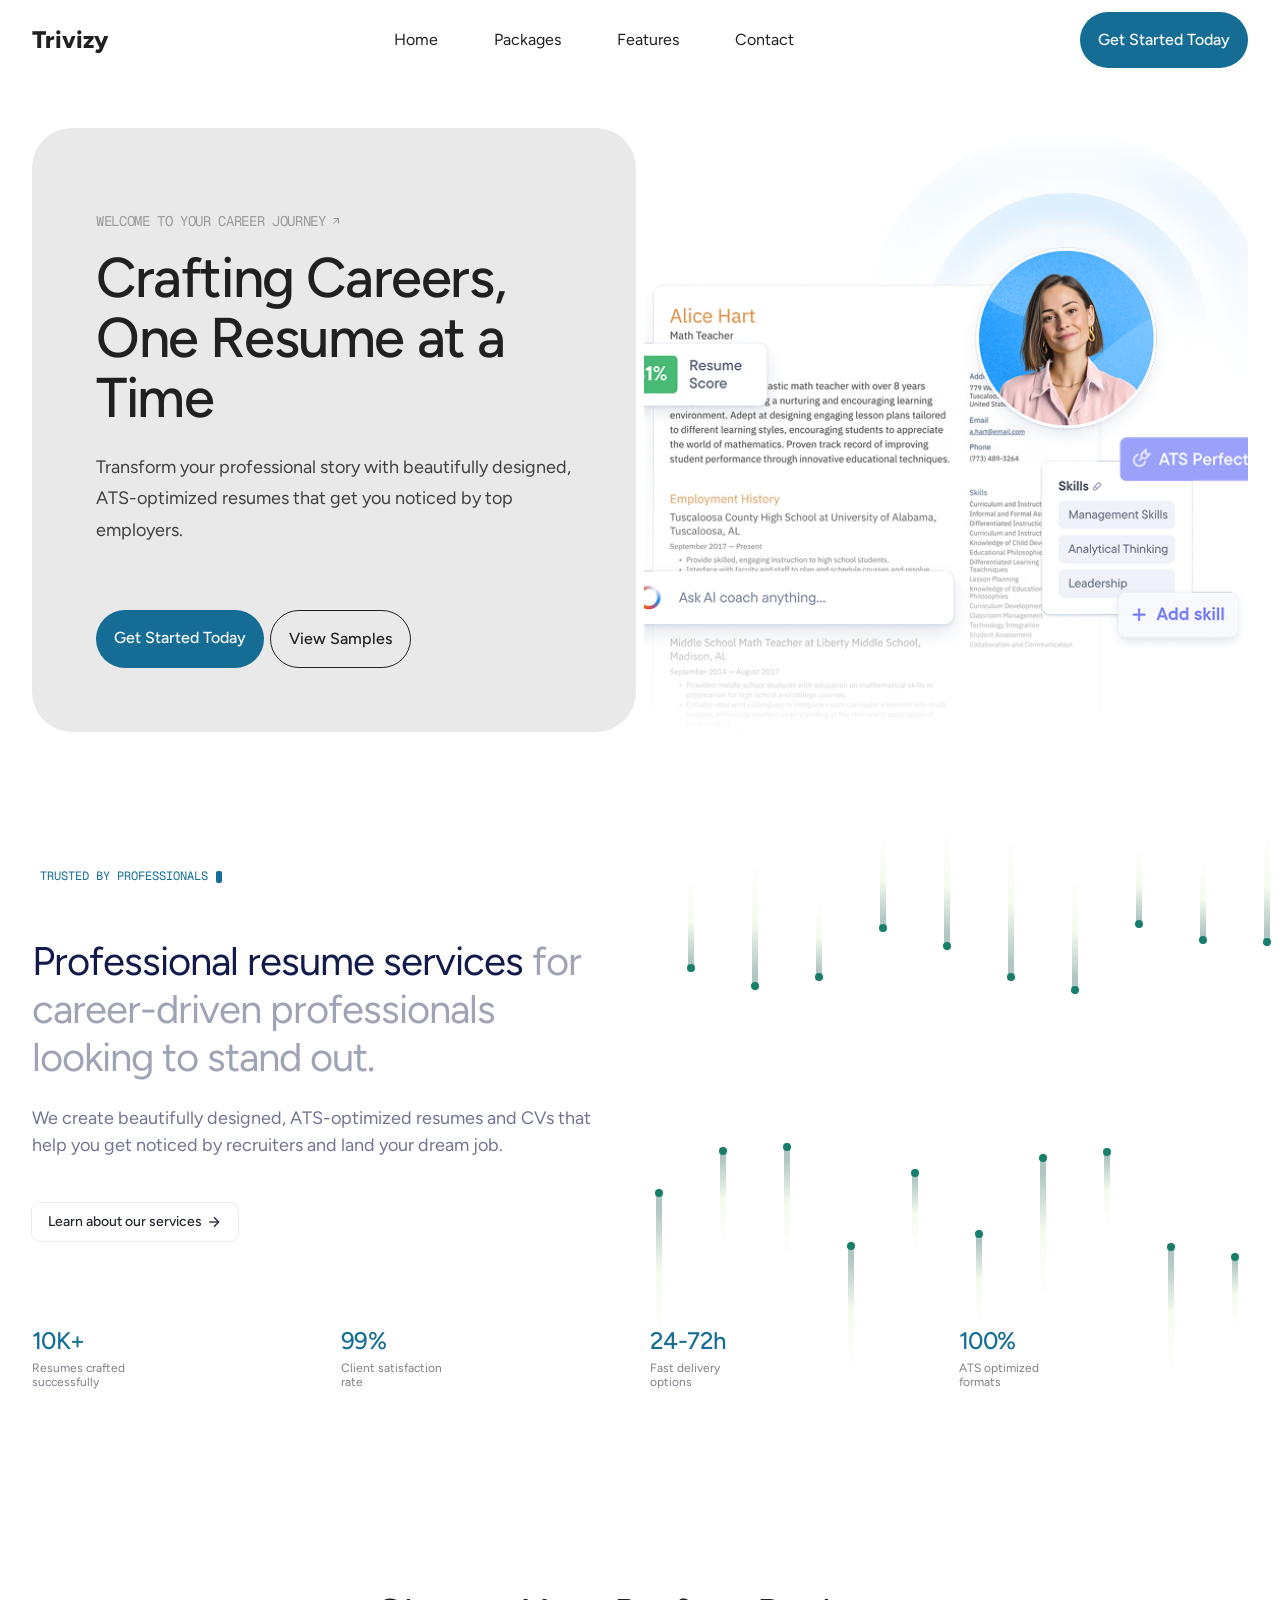
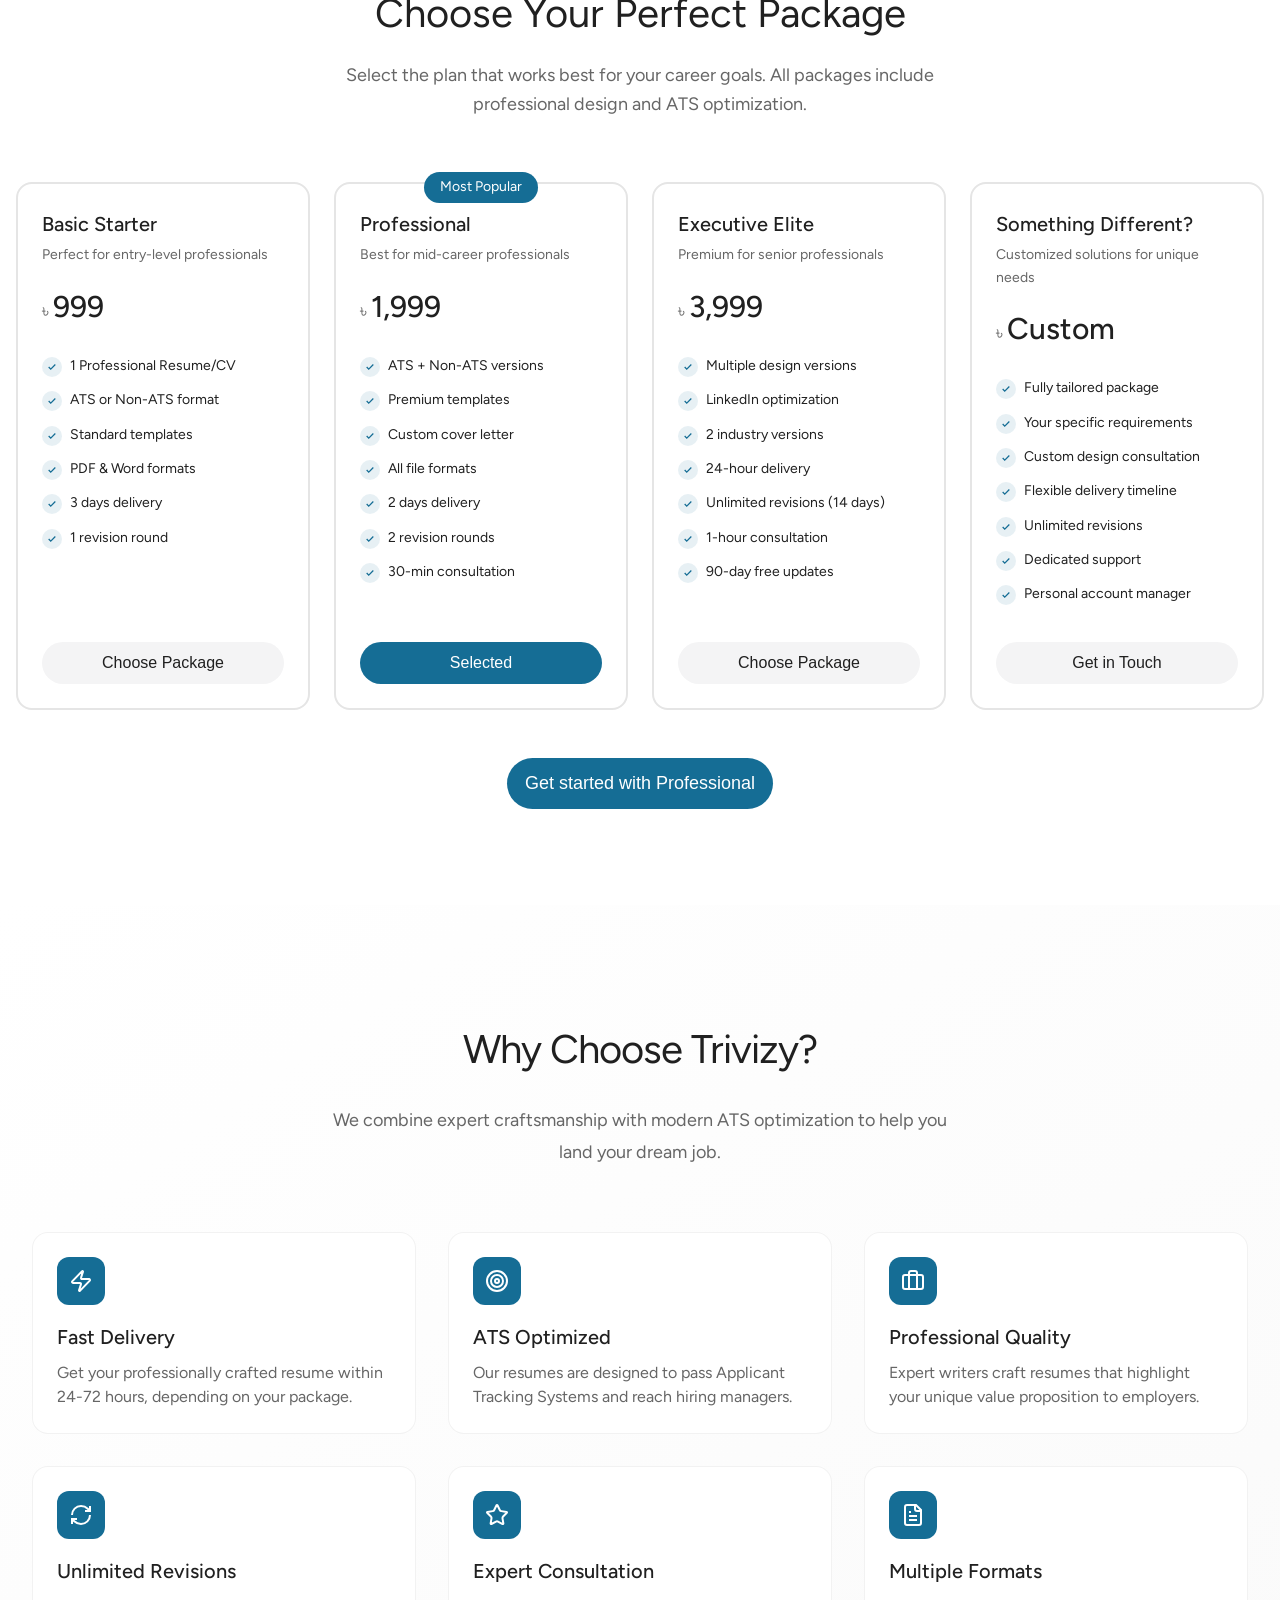
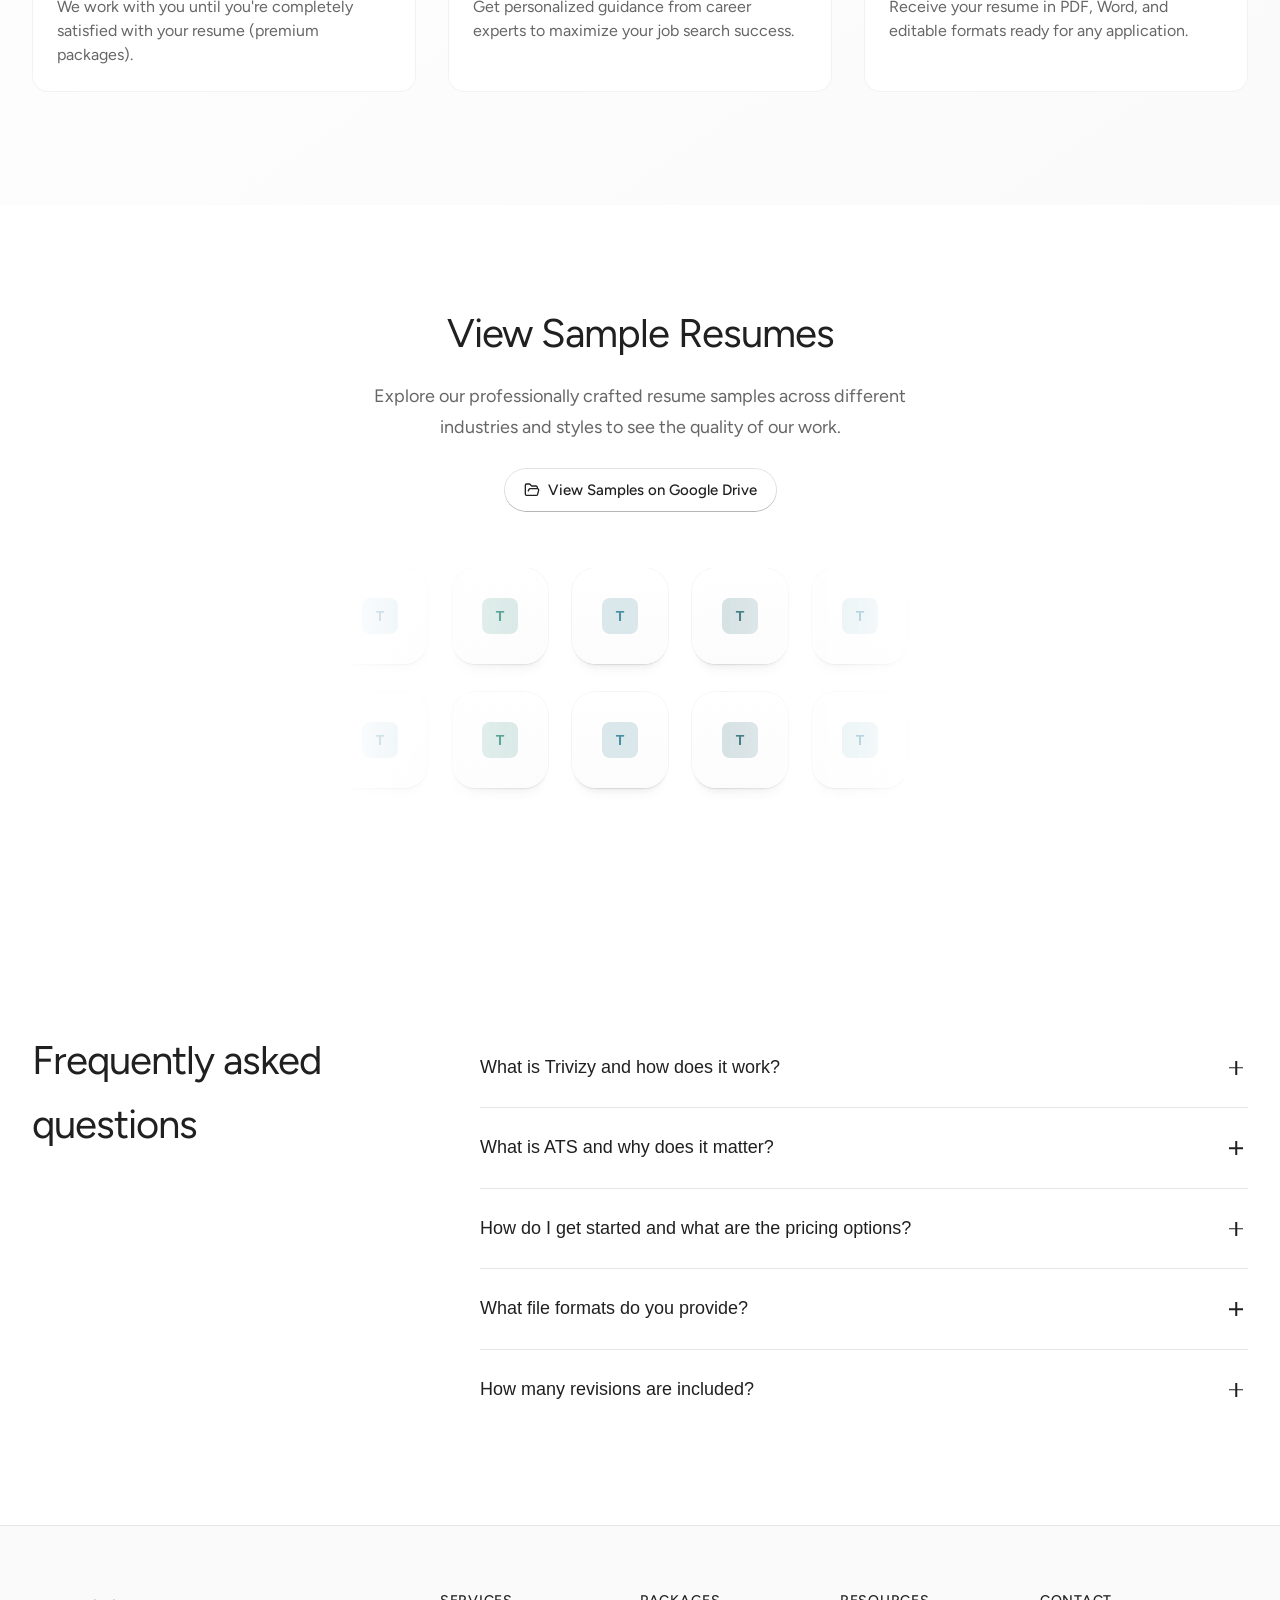
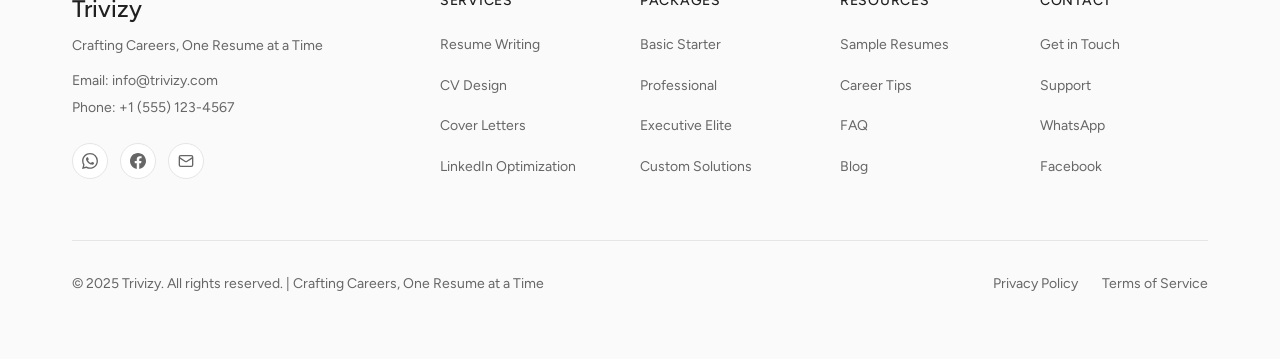
==== index.html @ dfe1bc56 "Add files via upload" ====
<!DOCTYPE html>
<html lang="en">
<head>
  <meta charset="UTF-8">
  <meta name="viewport" content="width=device-width, initial-scale=1.0">
  <title>Trivizy - Professional CV & Resume Builder</title>
  <meta name="description" content="Crafting Careers, One Resume at a Time. Transform your professional story with beautifully designed, ATS-optimized resumes.">
  <link rel="preconnect" href="https://fonts.googleapis.com">
  <link rel="preconnect" href="https://fonts.gstatic.com" crossorigin>
  <link href="https://fonts.googleapis.com/css2?family=Figtree:wght@300;400;500;600;700;800&family=Geist+Mono:wght@400;500&display=swap" rel="stylesheet">
  <link rel="stylesheet" href="styles.css">
</head>
<body>
  <!-- Navigation -->
  <nav class="navbar" id="navbar">
    <div class="nav-container">
      <a href="#home" class="nav-logo">Trivizy</a>
      
      <div class="nav-links" id="navLinks">
        <a href="#home" class="nav-link">Home</a>
        <a href="#packages" class="nav-link">Packages</a>
        <a href="#features" class="nav-link">Features</a>
        <a href="#contact" class="nav-link">Contact</a>
      </div>
      
      <a href="#packages" class="nav-cta">Get Started Today</a>
      
      <button class="mobile-menu-btn" id="mobileMenuBtn" aria-label="Toggle menu">
        <span class="hamburger"></span>
      </button>
    </div>
    
    <!-- Mobile Menu -->
    <div class="mobile-menu" id="mobileMenu">
      <a href="#home" class="mobile-link">Home</a>
      <a href="#packages" class="mobile-link">Packages</a>
      <a href="#features" class="mobile-link">Features</a>
      <a href="#contact" class="mobile-link">Contact</a>
      <a href="#packages" class="mobile-cta">Get Started Today</a>
    </div>
  </nav>

  <!-- Hero Section -->
  <section id="home" class="hero-section">
    <div class="hero-container">
      <div class="hero-grid">
        <!-- Left Card -->
        <div class="hero-content-card animate-fade-in">
          <a href="#packages" class="hero-label">
            <span>Welcome to Your Career Journey</span>
            <svg width="12" height="12" viewBox="0 0 24 24" fill="none" stroke="currentColor" stroke-width="2">
              <path d="M7 7h10v10"/><path d="M7 17 17 7"/>
            </svg>
          </a>
          <h1 class="hero-title">Crafting Careers, One Resume at a Time</h1>
          <p class="hero-description">Transform your professional story with beautifully designed, ATS-optimized resumes that get you noticed by top employers.</p>
          <div class="hero-buttons">
            <a href="#packages" class="btn btn-primary">Get Started Today</a>
            <a href="https://drive.google.com/drive/folders/1Zu9eo7deCJbyG7ysZJjOJ6TfN4ugDUFc?usp=sharing" target="_blank" class="btn btn-secondary">View Samples</a>
          </div>
        </div>
        
        <!-- Right Card - Image -->
        <div class="hero-image-card animate-fade-in delay-200">
          <img src="images/hero.png" alt="Professional Resume Example" class="hero-image">
        </div>
      </div>
    </div>
  </section>

  <!-- Stats Section -->
  <section class="stats-section">
    <div class="stats-container">
      <div class="stats-grid">
        <!-- Left Content -->
        <div class="stats-content">
          <div class="stats-label">
            <span>Trusted by professionals</span>
            <span class="cursor-blink"></span>
          </div>
          <h2 class="stats-title">
            Professional resume services 
            <span class="text-muted">for career-driven professionals looking to stand out.</span>
          </h2>
          <p class="stats-description">We create beautifully designed, ATS-optimized resumes and CVs that help you get noticed by recruiters and land your dream job.</p>
          <a href="#features" class="stats-btn">
            <span>Learn about our services</span>
            <svg width="16" height="16" viewBox="0 0 24 24" fill="none" stroke="currentColor" stroke-width="2">
              <path d="M5 12h14"/><path d="m12 5 7 7-7 7"/>
            </svg>
          </a>
        </div>
        
        <!-- Right - Animated Bars -->
        <div class="stats-visual">
          <div class="animated-bars" id="animatedBars"></div>
        </div>
        
        <!-- Stats Numbers -->
        <div class="stats-numbers">
          <div class="stat-item animate-slide-up">
            <span class="stat-value">10K+</span>
            <p class="stat-label">Resumes crafted<br>successfully</p>
          </div>
          <div class="stat-item animate-slide-up delay-100">
            <span class="stat-value">99%</span>
            <p class="stat-label">Client satisfaction<br>rate</p>
          </div>
          <div class="stat-item animate-slide-up delay-200">
            <span class="stat-value">24-72h</span>
            <p class="stat-label">Fast delivery<br>options</p>
          </div>
          <div class="stat-item animate-slide-up delay-300">
            <span class="stat-value">100%</span>
            <p class="stat-label">ATS optimized<br>formats</p>
          </div>
        </div>
      </div>
    </div>
  </section>

  <!-- Pricing Section -->
  <section id="packages" class="pricing-section">
    <div class="pricing-container">
      <div class="pricing-header">
        <h2 class="pricing-title">Choose Your Perfect Package</h2>
        <p class="pricing-subtitle">Select the plan that works best for your career goals. All packages include professional design and ATS optimization.</p>
      </div>
      
      <div class="pricing-grid">
        <!-- Basic Plan -->
        <div class="pricing-card" data-plan="basic">
          <div class="plan-header">
            <h3 class="plan-name">Basic Starter</h3>
            <p class="plan-subtitle">Perfect for entry-level professionals</p>
          </div>
          <div class="plan-price">
            <span class="currency">৳</span>
            <span class="amount">999</span>
          </div>
          <ul class="plan-features">
            <li><span class="check-icon"></span>1 Professional Resume/CV</li>
            <li><span class="check-icon"></span>ATS or Non-ATS format</li>
            <li><span class="check-icon"></span>Standard templates</li>
            <li><span class="check-icon"></span>PDF & Word formats</li>
            <li><span class="check-icon"></span>3 days delivery</li>
            <li><span class="check-icon"></span>1 revision round</li>
          </ul>
          <button class="plan-btn">Choose Package</button>
        </div>
        
        <!-- Professional Plan -->
        <div class="pricing-card popular" data-plan="professional">
          <span class="popular-badge">Most Popular</span>
          <div class="plan-header">
            <h3 class="plan-name">Professional</h3>
            <p class="plan-subtitle">Best for mid-career professionals</p>
          </div>
          <div class="plan-price">
            <span class="currency">৳</span>
            <span class="amount">1,999</span>
          </div>
          <ul class="plan-features">
            <li><span class="check-icon"></span>ATS + Non-ATS versions</li>
            <li><span class="check-icon"></span>Premium templates</li>
            <li><span class="check-icon"></span>Custom cover letter</li>
            <li><span class="check-icon"></span>All file formats</li>
            <li><span class="check-icon"></span>2 days delivery</li>
            <li><span class="check-icon"></span>2 revision rounds</li>
            <li><span class="check-icon"></span>30-min consultation</li>
          </ul>
          <button class="plan-btn selected">Selected</button>
        </div>
        
        <!-- Executive Plan -->
        <div class="pricing-card" data-plan="executive">
          <div class="plan-header">
            <h3 class="plan-name">Executive Elite</h3>
            <p class="plan-subtitle">Premium for senior professionals</p>
          </div>
          <div class="plan-price">
            <span class="currency">৳</span>
            <span class="amount">3,999</span>
          </div>
          <ul class="plan-features">
            <li><span class="check-icon"></span>Multiple design versions</li>
            <li><span class="check-icon"></span>LinkedIn optimization</li>
            <li><span class="check-icon"></span>2 industry versions</li>
            <li><span class="check-icon"></span>24-hour delivery</li>
            <li><span class="check-icon"></span>Unlimited revisions (14 days)</li>
            <li><span class="check-icon"></span>1-hour consultation</li>
            <li><span class="check-icon"></span>90-day free updates</li>
          </ul>
          <button class="plan-btn">Choose Package</button>
        </div>
        
        <!-- Custom Plan -->
        <div class="pricing-card" data-plan="custom">
          <div class="plan-header">
            <h3 class="plan-name">Something Different?</h3>
            <p class="plan-subtitle">Customized solutions for unique needs</p>
          </div>
          <div class="plan-price">
            <span class="currency">৳</span>
            <span class="amount">Custom</span>
          </div>
          <ul class="plan-features">
            <li><span class="check-icon"></span>Fully tailored package</li>
            <li><span class="check-icon"></span>Your specific requirements</li>
            <li><span class="check-icon"></span>Custom design consultation</li>
            <li><span class="check-icon"></span>Flexible delivery timeline</li>
            <li><span class="check-icon"></span>Unlimited revisions</li>
            <li><span class="check-icon"></span>Dedicated support</li>
            <li><span class="check-icon"></span>Personal account manager</li>
          </ul>
          <button class="plan-btn">Get in Touch</button>
        </div>
      </div>
      
      <div class="pricing-cta">
        <button class="cta-btn" id="ctaBtn">Get started with Professional</button>
      </div>
    </div>
  </section>

  <!-- Features Section -->
  <section id="features" class="features-section">
    <div class="features-container">
      <div class="features-header">
        <h2 class="features-title">Why Choose Trivizy?</h2>
        <p class="features-subtitle">We combine expert craftsmanship with modern ATS optimization to help you land your dream job.</p>
      </div>
      
      <div class="features-grid">
        <div class="feature-card animate-slide-up">
          <div class="feature-icon">
            <svg viewBox="0 0 24 24" fill="none" stroke="currentColor" stroke-width="2">
              <path d="M4 14a1 1 0 0 1-.78-1.63l9.9-10.2a.5.5 0 0 1 .86.46l-1.92 6.02A1 1 0 0 0 13 10h7a1 1 0 0 1 .78 1.63l-9.9 10.2a.5.5 0 0 1-.86-.46l1.92-6.02A1 1 0 0 0 11 14z"/>
            </svg>
          </div>
          <h3 class="feature-title">Fast Delivery</h3>
          <p class="feature-description">Get your professionally crafted resume within 24-72 hours, depending on your package.</p>
        </div>
        
        <div class="feature-card animate-slide-up delay-100">
          <div class="feature-icon">
            <svg viewBox="0 0 24 24" fill="none" stroke="currentColor" stroke-width="2">
              <circle cx="12" cy="12" r="10"/><circle cx="12" cy="12" r="6"/><circle cx="12" cy="12" r="2"/>
            </svg>
          </div>
          <h3 class="feature-title">ATS Optimized</h3>
          <p class="feature-description">Our resumes are designed to pass Applicant Tracking Systems and reach hiring managers.</p>
        </div>
        
        <div class="feature-card animate-slide-up delay-200">
          <div class="feature-icon">
            <svg viewBox="0 0 24 24" fill="none" stroke="currentColor" stroke-width="2">
              <path d="M16 20V4a2 2 0 0 0-2-2h-4a2 2 0 0 0-2 2v16"/>
              <rect width="20" height="14" x="2" y="6" rx="2"/>
            </svg>
          </div>
          <h3 class="feature-title">Professional Quality</h3>
          <p class="feature-description">Expert writers craft resumes that highlight your unique value proposition to employers.</p>
        </div>
        
        <div class="feature-card animate-slide-up delay-300">
          <div class="feature-icon">
            <svg viewBox="0 0 24 24" fill="none" stroke="currentColor" stroke-width="2">
              <path d="M3 12a9 9 0 0 1 9-9 9.75 9.75 0 0 1 6.74 2.74L21 8"/>
              <path d="M21 3v5h-5"/>
              <path d="M21 12a9 9 0 0 1-9 9 9.75 9.75 0 0 1-6.74-2.74L3 16"/>
              <path d="M8 16H3v5"/>
            </svg>
          </div>
          <h3 class="feature-title">Unlimited Revisions</h3>
          <p class="feature-description">We work with you until you're completely satisfied with your resume (premium packages).</p>
        </div>
        
        <div class="feature-card animate-slide-up delay-400">
          <div class="feature-icon">
            <svg viewBox="0 0 24 24" fill="none" stroke="currentColor" stroke-width="2">
              <path d="M11.525 2.295a.53.53 0 0 1 .95 0l2.31 4.679a2.123 2.123 0 0 0 1.595 1.16l5.166.756a.53.53 0 0 1 .294.904l-3.736 3.648a2.123 2.123 0 0 0-.611 1.878l.882 5.14a.53.53 0 0 1-.771.56l-4.618-2.428a2.122 2.122 0 0 0-1.973 0L6.396 21.01a.53.53 0 0 1-.77-.56l.881-5.139a2.122 2.122 0 0 0-.611-1.879L2.16 9.795a.53.53 0 0 1 .294-.906l5.165-.755a2.122 2.122 0 0 0 1.597-1.16z"/>
            </svg>
          </div>
          <h3 class="feature-title">Expert Consultation</h3>
          <p class="feature-description">Get personalized guidance from career experts to maximize your job search success.</p>
        </div>
        
        <div class="feature-card animate-slide-up delay-500">
          <div class="feature-icon">
            <svg viewBox="0 0 24 24" fill="none" stroke="currentColor" stroke-width="2">
              <path d="M15 2H6a2 2 0 0 0-2 2v16a2 2 0 0 0 2 2h12a2 2 0 0 0 2-2V7Z"/>
              <path d="M14 2v4a2 2 0 0 0 2 2h4"/>
              <path d="M10 9H8"/><path d="M16 13H8"/><path d="M16 17H8"/>
            </svg>
          </div>
          <h3 class="feature-title">Multiple Formats</h3>
          <p class="feature-description">Receive your resume in PDF, Word, and editable formats ready for any application.</p>
        </div>
      </div>
    </div>
  </section>

  <!-- Samples Carousel Section -->
  <section id="samples" class="samples-section">
    <div class="samples-container">
      <div class="samples-header">
        <h2 class="samples-title">View Sample Resumes</h2>
        <p class="samples-subtitle">Explore our professionally crafted resume samples across different industries and styles to see the quality of our work.</p>
        <a href="https://drive.google.com/drive/folders/1Zu9eo7deCJbyG7ysZJjOJ6TfN4ugDUFc?usp=sharing" target="_blank" class="samples-btn">
          <svg viewBox="0 0 24 24" fill="none" stroke="currentColor" stroke-width="2" width="16" height="16">
            <path d="m6 14 1.5-2.9A2 2 0 0 1 9.24 10H20a2 2 0 0 1 1.94 2.5l-1.54 6a2 2 0 0 1-1.95 1.5H4a2 2 0 0 1-2-2V5a2 2 0 0 1 2-2h3.9a2 2 0 0 1 1.69.9l.81 1.2a2 2 0 0 0 1.67.9H18a2 2 0 0 1 2 2v2"/>
          </svg>
          View Samples on Google Drive
        </a>
      </div>
      
      <div class="carousel-wrapper">
        <div class="carousel-fade-left"></div>
        <div class="carousel-fade-right"></div>
        <div class="carousel-track" id="carouselTop"></div>
        <div class="carousel-track reverse" id="carouselBottom"></div>
      </div>
    </div>
  </section>

  <!-- FAQ Section -->
  <section id="faq" class="faq-section">
    <div class="faq-container">
      <div class="faq-grid">
        <div class="faq-title-col">
          <h2 class="faq-title">Frequently asked questions</h2>
        </div>
        
        <div class="faq-items-col">
          <div class="faq-item" data-index="0">
            <button class="faq-question">
              <span>What is Trivizy and how does it work?</span>
              <span class="faq-icon"></span>
            </button>
            <div class="faq-answer">
              <p>Trivizy is a professional CV and resume writing service that transforms your career story into beautifully designed, ATS-optimized documents. Simply choose your package, share your professional background, and our expert team crafts a resume that gets you noticed. We deliver within 24-72 hours depending on your selected package.</p>
            </div>
          </div>
          
          <div class="faq-item" data-index="1">
            <button class="faq-question">
              <span>What is ATS and why does it matter?</span>
              <span class="faq-icon"></span>
            </button>
            <div class="faq-answer">
              <p>ATS (Applicant Tracking System) is software used by most companies to scan and filter resumes before they reach human recruiters. Our ATS-optimized resumes are strategically formatted with the right keywords, layout, and structure to pass these automated screenings, ensuring your resume gets seen by hiring managers.</p>
            </div>
          </div>
          
          <div class="faq-item" data-index="2">
            <button class="faq-question">
              <span>How do I get started and what are the pricing options?</span>
              <span class="faq-icon"></span>
            </button>
            <div class="faq-answer">
              <p>Getting started is easy: choose your package (Basic Starter at ৳999, Professional at ৳1,999, or Executive Elite at ৳3,999), submit your information, and we'll begin crafting your resume. All packages include professional design, multiple file formats, and revision rounds. Need something custom? Contact us for a tailored solution.</p>
            </div>
          </div>
          
          <div class="faq-item" data-index="3">
            <button class="faq-question">
              <span>What file formats do you provide?</span>
              <span class="faq-icon"></span>
            </button>
            <div class="faq-answer">
              <p>We provide your resume in multiple formats including PDF, Microsoft Word (.docx), and editable versions. This ensures you have the right format for any application system or employer requirement. Premium packages also include LinkedIn-optimized versions.</p>
            </div>
          </div>
          
          <div class="faq-item" data-index="4">
            <button class="faq-question">
              <span>How many revisions are included?</span>
              <span class="faq-icon"></span>
            </button>
            <div class="faq-answer">
              <p>Revision rounds vary by package: Basic Starter includes 1 revision, Professional includes 2 revisions, and Executive Elite includes unlimited revisions for 14 days. We work with you until you're completely satisfied with the final result.</p>
            </div>
          </div>
        </div>
      </div>
    </div>
  </section>

  <!-- Footer -->
  <footer id="contact" class="footer">
    <div class="footer-container">
      <div class="footer-grid">
        <!-- Brand Column -->
        <div class="footer-brand">
          <h3 class="footer-logo">Trivizy</h3>
          <p class="footer-tagline">Crafting Careers, One Resume at a Time</p>
          <div class="footer-contact-info">
            <p>Email: info@trivizy.com</p>
            <p>Phone: +1 (555) 123-4567</p>
          </div>
          <div class="footer-social">
            <a href="https://wa.me/628112087181" target="_blank" class="social-link whatsapp" aria-label="WhatsApp">
              <svg fill="currentColor" viewBox="0 0 24 24" width="16" height="16">
                <path d="M17.472 14.382c-.297-.149-1.758-.867-2.03-.967-.273-.099-.471-.148-.67.15-.197.297-.767.966-.94 1.164-.173.199-.347.223-.644.075-.297-.15-1.255-.463-2.39-1.475-.883-.788-1.48-1.761-1.653-2.059-.173-.297-.018-.458.13-.606.134-.133.298-.347.446-.52.149-.174.198-.298.298-.497.099-.198.05-.371-.025-.52-.075-.149-.669-1.612-.916-2.207-.242-.579-.487-.5-.669-.51-.173-.008-.371-.01-.57-.01-.198 0-.52.074-.792.372-.272.297-1.04 1.016-1.04 2.479 0 1.462 1.065 2.875 1.213 3.074.149.198 2.096 3.2 5.077 4.487.709.306 1.262.489 1.694.625.712.227 1.36.195 1.871.118.571-.085 1.758-.719 2.006-1.413.248-.694.248-1.289.173-1.413-.074-.124-.272-.198-.57-.347m-5.421 7.403h-.004a9.87 9.87 0 01-5.031-1.378l-.361-.214-3.741.982.998-3.648-.235-.374a9.86 9.86 0 01-1.51-5.26c.001-5.45 4.436-9.884 9.888-9.884 2.64 0 5.122 1.03 6.988 2.898a9.825 9.825 0 012.893 6.994c-.003 5.45-4.437 9.884-9.885 9.884m8.413-18.297A11.815 11.815 0 0012.05 0C5.495 0 .16 5.335.157 11.892c0 2.096.547 4.142 1.588 5.945L.057 24l6.305-1.654a11.882 11.882 0 005.683 1.448h.005c6.554 0 11.89-5.335 11.893-11.893a11.821 11.821 0 00-3.48-8.413z"/>
              </svg>
            </a>
            <a href="https://facebook.com/tislamkanon" target="_blank" class="social-link facebook" aria-label="Facebook">
              <svg fill="currentColor" viewBox="0 0 24 24" width="16" height="16">
                <path d="M24 12.073c0-6.627-5.373-12-12-12s-12 5.373-12 12c0 5.99 4.388 10.954 10.125 11.854v-8.385H7.078v-3.47h3.047V9.43c0-3.007 1.792-4.669 4.533-4.669 1.312 0 2.686.235 2.686.235v2.953H15.83c-1.491 0-1.956.925-1.956 1.874v2.25h3.328l-.532 3.47h-2.796v8.385C19.612 23.027 24 18.062 24 12.073z"/>
              </svg>
            </a>
            <a href="mailto:info@trivizy.com" class="social-link email" aria-label="Email">
              <svg viewBox="0 0 24 24" fill="none" stroke="currentColor" stroke-width="2" width="16" height="16">
                <rect width="20" height="16" x="2" y="4" rx="2"/>
                <path d="m22 7-8.97 5.7a1.94 1.94 0 0 1-2.06 0L2 7"/>
              </svg>
            </a>
          </div>
        </div>
        
        <!-- Links Columns -->
        <div class="footer-links-col">
          <h4 class="footer-links-title">Services</h4>
          <ul class="footer-links">
            <li><a href="#packages">Resume Writing</a></li>
            <li><a href="#packages">CV Design</a></li>
            <li><a href="#packages">Cover Letters</a></li>
            <li><a href="#packages">LinkedIn Optimization</a></li>
          </ul>
        </div>
        
        <div class="footer-links-col">
          <h4 class="footer-links-title">Packages</h4>
          <ul class="footer-links">
            <li><a href="#packages">Basic Starter</a></li>
            <li><a href="#packages">Professional</a></li>
            <li><a href="#packages">Executive Elite</a></li>
            <li><a href="#contact">Custom Solutions</a></li>
          </ul>
        </div>
        
        <div class="footer-links-col">
          <h4 class="footer-links-title">Resources</h4>
          <ul class="footer-links">
            <li><a href="#samples">Sample Resumes</a></li>
            <li><a href="#">Career Tips</a></li>
            <li><a href="#faq">FAQ</a></li>
            <li><a href="#">Blog</a></li>
          </ul>
        </div>
        
        <div class="footer-links-col">
          <h4 class="footer-links-title">Contact</h4>
          <ul class="footer-links">
            <li><a href="#contact">Get in Touch</a></li>
            <li><a href="#">Support</a></li>
            <li><a href="https://wa.me/628112087181" target="_blank">WhatsApp</a></li>
            <li><a href="https://facebook.com/tislamkanon" target="_blank">Facebook</a></li>
          </ul>
        </div>
      </div>
      
      <div class="footer-bottom">
        <p class="copyright">© 2025 Trivizy. All rights reserved. | Crafting Careers, One Resume at a Time</p>
        <div class="footer-legal">
          <a href="#">Privacy Policy</a>
          <a href="#">Terms of Service</a>
        </div>
      </div>
    </div>
  </footer>

  <script src="script.js"></script>
</body>
</html>
---- styles.css ----
/* Reset & Base */
*,
*::before,
*::after {
  box-sizing: border-box;
  margin: 0;
  padding: 0;
}

:root {
  --primary: #156d95;
  --primary-hover: #125d80;
  --text-dark: #202020;
  --text-muted: #666666;
  --text-light: #9a9a9a;
  --bg-white: #ffffff;
  --bg-light: #fafafa;
  --bg-card: #e9e9e9;
  --border-color: #e5e5e5;
  --accent-teal: #146e96;
  --accent-green: #167e6c;
}

html {
  scroll-behavior: smooth;
}

body {
  font-family: "Figtree", system-ui, sans-serif;
  font-size: 18px;
  line-height: 1.6;
  color: var(--text-dark);
  background-color: var(--bg-white);
  overflow-x: hidden;
}

/* Animations */
@keyframes fadeIn {
  from {
    opacity: 0;
    transform: translateY(20px);
  }
  to {
    opacity: 1;
    transform: translateY(0);
  }
}

@keyframes slideUp {
  from {
    opacity: 0;
    transform: translateY(30px);
  }
  to {
    opacity: 1;
    transform: translateY(0);
  }
}

@keyframes blink {
  0%,
  50% {
    opacity: 1;
  }
  51%,
  100% {
    opacity: 0;
  }
}

@keyframes scrollLeft {
  from {
    transform: translateX(0);
  }
  to {
    transform: translateX(-50%);
  }
}

@keyframes scrollRight {
  from {
    transform: translateX(-50%);
  }
  to {
    transform: translateX(0);
  }
}

.animate-fade-in {
  animation: fadeIn 0.7s ease-out forwards;
}

.animate-slide-up {
  animation: slideUp 0.7s ease-out forwards;
}

.delay-100 {
  animation-delay: 100ms;
}
.delay-200 {
  animation-delay: 200ms;
}
.delay-300 {
  animation-delay: 300ms;
}
.delay-400 {
  animation-delay: 400ms;
}
.delay-500 {
  animation-delay: 500ms;
}

/* Navigation */
.navbar {
  position: fixed;
  top: 0;
  left: 0;
  right: 0;
  z-index: 1000;
  transition: all 0.3s ease;
  background: transparent;
}

.navbar.scrolled {
  background: rgba(255, 255, 255, 0.95);
  backdrop-filter: blur(12px);
  box-shadow: 0 1px 3px rgba(0, 0, 0, 0.1);
}

.nav-container {
  max-width: 1280px;
  margin: 0 auto;
  padding: 0 2rem;
  display: flex;
  align-items: center;
  justify-content: space-between;
  height: 80px;
}

.nav-logo {
  font-size: 1.5rem;
  font-weight: 800;
  color: var(--text-dark);
  text-decoration: none;
  transition: color 0.2s;
}

.nav-logo:hover {
  color: var(--primary);
}

.nav-links {
  display: flex;
  align-items: center;
  gap: 2rem;
}

.nav-link {
  color: var(--text-dark);
  text-decoration: none;
  font-size: 1rem;
  font-weight: 400;
  padding: 0.5rem 0.75rem;
  position: relative;
  transition: color 0.2s;
}

.nav-link::after {
  content: "";
  position: absolute;
  bottom: 0;
  left: 0;
  width: 0;
  height: 2px;
  background: var(--primary);
  transition: width 0.3s ease;
}

.nav-link:hover::after {
  width: 100%;
}

.nav-link:hover {
  color: var(--primary);
}

.nav-cta {
  background: var(--primary);
  color: white;
  padding: 15px 18px;
  border-radius: 9999px;
  text-decoration: none;
  font-size: 1rem;
  font-weight: 500;
  transition: all 0.2s;
  white-space: nowrap;
}

.nav-cta:hover {
  background: var(--primary-hover);
  border-radius: 1rem;
  box-shadow: 0 4px 12px rgba(21, 109, 149, 0.3);
}

/* Mobile Menu */
.mobile-menu-btn {
  display: none;
  background: none;
  border: none;
  cursor: pointer;
  padding: 0.5rem;
}

.hamburger {
  display: block;
  width: 24px;
  height: 2px;
  background: var(--text-dark);
  position: relative;
  transition: background 0.3s;
}

.hamburger::before,
.hamburger::after {
  content: "";
  position: absolute;
  width: 24px;
  height: 2px;
  background: var(--text-dark);
  transition: all 0.3s;
}

.hamburger::before {
  top: -8px;
}
.hamburger::after {
  top: 8px;
}

.mobile-menu-btn.active .hamburger {
  background: transparent;
}

.mobile-menu-btn.active .hamburger::before {
  top: 0;
  transform: rotate(45deg);
}

.mobile-menu-btn.active .hamburger::after {
  top: 0;
  transform: rotate(-45deg);
}

.mobile-menu {
  display: none;
  background: rgba(255, 255, 255, 0.95);
  backdrop-filter: blur(12px);
  border-top: 1px solid var(--border-color);
  padding: 1.5rem;
  flex-direction: column;
  gap: 1rem;
}

.mobile-menu.active {
  display: flex;
}

.mobile-link {
  color: var(--text-dark);
  text-decoration: none;
  font-size: 1.125rem;
  font-weight: 400;
  padding: 0.75rem 0;
  transition: color 0.2s;
}

.mobile-link:hover {
  color: var(--primary);
}

.mobile-cta {
  background: var(--primary);
  color: white;
  padding: 15px 18px;
  border-radius: 9999px;
  text-decoration: none;
  text-align: center;
  font-size: 1rem;
  font-weight: 500;
  margin-top: 1rem;
  transition: all 0.2s;
}

/* Hero Section */
.hero-section {
  padding: 8rem 2rem 4rem;
  background: var(--bg-white);
}

.hero-container {
  max-width: 1280px;
  margin: 0 auto;
}

.hero-grid {
  display: grid;
  grid-template-columns: 1fr 1fr;
  gap: 0.5rem;
}

.hero-content-card {
  background: var(--bg-card);
  border-radius: 40px;
  padding: 4rem;
  display: flex;
  flex-direction: column;
  justify-content: flex-end;
  aspect-ratio: 1;
  overflow: hidden;
}

.hero-label {
  display: inline-flex;
  align-items: center;
  gap: 0.25rem;
  color: var(--text-light);
  font-family: "Geist Mono", monospace;
  font-size: 0.875rem;
  text-transform: uppercase;
  letter-spacing: -0.025em;
  text-decoration: none;
  margin-bottom: 1rem;
}

.hero-title {
  font-size: 3.5rem;
  line-height: 1.07;
  font-weight: 500;
  color: var(--text-dark);
  max-width: 520px;
  margin-bottom: 1.5rem;
  letter-spacing: -0.025em;
}

.hero-description {
  font-size: 1.125rem;
  line-height: 1.75;
  color: #404040;
  max-width: 520px;
  margin-bottom: 1.5rem;
}

.hero-buttons {
  display: flex;
  gap: 0.375rem;
  flex-wrap: wrap;
  margin-top: 2.5rem;
}

.btn {
  display: inline-block;
  padding: 15px 18px;
  border-radius: 9999px;
  font-size: 1rem;
  font-weight: 500;
  text-decoration: none;
  white-space: nowrap;
  transition: all 0.15s cubic-bezier(0.455, 0.03, 0.515, 0.955);
  cursor: pointer;
  border: none;
}

.btn-primary {
  background: var(--primary);
  color: white;
}

.btn-primary:hover {
  border-radius: 1rem;
  background: var(--primary-hover);
}

.btn-secondary {
  background: transparent;
  color: var(--text-dark);
  border: 1px solid var(--text-dark);
}

.btn-secondary:hover {
  border-radius: 1rem;
}

.hero-image-card {
  background: var(--bg-white);
  border-radius: 40px;
  aspect-ratio: 1;
  overflow: hidden;
  display: flex;
  align-items: center;
  justify-content: center;
}

.hero-image {
  width: 100%;
  height: 100%;
  object-fit: cover;
}

/* Stats Section */
.stats-section {
  background: var(--bg-white);
  overflow: hidden;
}

.stats-container {
  max-width: 1280px;
  margin: 0 auto;
  padding: 4rem 2rem 6rem;
}

.stats-grid {
  display: grid;
  grid-template-columns: 1fr 1fr;
  gap: 1.25rem 2rem;
}

.stats-content {
  grid-column: 1;
  position: relative;
  z-index: 10;
}

.stats-label {
  display: inline-flex;
  align-items: center;
  gap: 0.5rem;
  font-family: "Geist Mono", monospace;
  font-size: 0.75rem;
  text-transform: uppercase;
  color: var(--accent-teal);
  margin-bottom: 3rem;
  padding: 0 0.5rem;
  height: 1.5rem;
}

.cursor-blink {
  display: inline-block;
  width: 6px;
  height: 12px;
  background: var(--accent-teal);
  border-radius: 2px;
  animation: blink 1s infinite;
}

.stats-title {
  font-size: 2.5rem;
  font-weight: 400;
  line-height: 1.2;
  color: #111a4a;
  margin-bottom: 1.5rem;
  letter-spacing: -0.025em;
}

.stats-title .text-muted {
  opacity: 0.4;
}

.stats-description {
  font-size: 1.125rem;
  line-height: 1.5;
  color: #111a4a;
  opacity: 0.6;
  margin-bottom: 1.5rem;
}

.stats-btn {
  display: inline-flex;
  align-items: center;
  gap: 0.25rem;
  padding: 0.5rem 1rem;
  background: rgba(255, 255, 255, 0.5);
  backdrop-filter: blur(4px);
  border: none;
  border-radius: 0.5rem;
  font-size: 0.875rem;
  font-weight: 500;
  color: #232730;
  cursor: pointer;
  text-decoration: none;
  margin-top: 1.25rem;
  box-shadow: 0 1px 1px 0 rgba(255, 255, 255, 0), 0 0 0 1px rgba(87, 90, 100, 0.12);
  transition: all 0.2s;
}

.stats-btn:hover {
  box-shadow: 0 1px 2px 0 rgba(0, 0, 0, 0.05), 0 0 0 1px rgba(87, 90, 100, 0.18);
}

.stats-btn svg {
  transition: transform 0.15s;
}

.stats-btn:hover svg {
  transform: translateX(4px);
}

.stats-visual {
  grid-column: 2;
  position: relative;
  height: 416px;
  overflow: visible;
}

.animated-bars {
  position: absolute;
  top: 0;
  left: 0;
  width: 680px;
  height: 416px;
  pointer-events: none;
}

.bar {
  position: absolute;
  width: 6px;
  border-radius: 3px;
  background: linear-gradient(
    rgb(176, 200, 196) 0%,
    rgb(176, 200, 196) 10%,
    rgba(156, 217, 93, 0.1) 40%,
    rgba(113, 210, 240, 0) 75%
  );
  animation: fadeIn 1s ease-out forwards;
}

.bar.up {
  background: linear-gradient(
    to top,
    rgb(176, 200, 196) 0%,
    rgb(176, 200, 196) 10%,
    rgba(156, 217, 93, 0.1) 40%,
    rgba(113, 210, 240, 0) 75%
  );
}

.bar-dot {
  position: absolute;
  width: 8px;
  height: 8px;
  background: var(--accent-green);
  border-radius: 50%;
  left: -1px;
}

.stats-numbers {
  grid-column: 1 / -1;
  display: grid;
  grid-template-columns: repeat(4, 1fr);
  gap: 1.25rem;
  margin-top: 2rem;
}

.stat-item {
  display: flex;
  flex-direction: column;
  gap: 0.5rem;
}

.stat-value {
  font-size: 1.5rem;
  font-weight: 500;
  color: var(--accent-teal);
  line-height: 1.1;
  letter-spacing: -0.025em;
}

.stat-label {
  font-size: 0.75rem;
  line-height: 1.1;
  color: #7c7f88;
}

/* Pricing Section */
.pricing-section {
  padding: 6rem 0;
  background: var(--bg-white);
}

.pricing-container {
  max-width: 1280px;
  margin: 0 auto;
  padding: 0 1rem;
}

.pricing-header {
  text-align: center;
  margin-bottom: 4rem;
}

.pricing-title {
  font-size: 2.5rem;
  font-weight: 400;
  margin-bottom: 1rem;
}

.pricing-subtitle {
  font-size: 1.125rem;
  color: var(--text-muted);
  max-width: 640px;
  margin: 0 auto;
}

.pricing-grid {
  display: grid;
  grid-template-columns: repeat(4, 1fr);
  gap: 1.5rem;
  margin-bottom: 3rem;
}

.pricing-card {
  position: relative;
  padding: 1.5rem;
  border-radius: 1rem;
  border: 2px solid var(--border-color);
  text-align: left;
  cursor: pointer;
  transition: all 0.2s;
  display: flex;
  flex-direction: column;
  background: var(--bg-white);
}

.pricing-card:hover {
  border-color: rgba(21, 109, 149, 0.5);
}

.pricing-card.selected {
  border-color: var(--primary);
  background: rgba(21, 109, 149, 0.05);
}

.popular-badge {
  position: absolute;
  top: -12px;
  left: 50%;
  transform: translateX(-50%);
  background: var(--primary);
  color: white;
  padding: 0.25rem 1rem;
  border-radius: 9999px;
  font-size: 0.875rem;
  white-space: nowrap;
}

.plan-header {
  margin-bottom: 1rem;
}

.plan-name {
  font-size: 1.25rem;
  font-weight: 500;
  margin-bottom: 0.25rem;
}

.plan-subtitle {
  font-size: 0.875rem;
  color: var(--text-muted);
}

.plan-price {
  display: flex;
  align-items: baseline;
  gap: 0.25rem;
  margin-bottom: 1.5rem;
}

.currency {
  font-size: 1.125rem;
  color: var(--text-muted);
}

.amount {
  font-size: 1.875rem;
  font-weight: 500;
}

.plan-features {
  list-style: none;
  margin-bottom: 1.5rem;
  flex-grow: 1;
}

.plan-features li {
  display: flex;
  align-items: flex-start;
  gap: 0.5rem;
  font-size: 0.875rem;
  margin-bottom: 0.75rem;
}

.check-icon {
  display: inline-flex;
  align-items: center;
  justify-content: center;
  width: 20px;
  height: 20px;
  border-radius: 50%;
  background: rgba(21, 109, 149, 0.1);
  flex-shrink: 0;
  margin-top: 2px;
}

.check-icon::after {
  content: "";
  width: 10px;
  height: 10px;
  background-image: url("data:image/svg+xml,%3Csvg viewBox='0 0 24 24' fill='none' stroke='%23156d95' stroke-width='3' xmlns='http://www.w3.org/2000/svg'%3E%3Cpath d='M20 6L9 17l-5-5'/%3E%3C/svg%3E");
  background-size: contain;
  background-repeat: no-repeat;
}

.plan-btn {
  width: 100%;
  padding: 0.75rem 1.5rem;
  border-radius: 9999px;
  border: none;
  font-size: 1rem;
  cursor: pointer;
  transition: all 0.2s;
  background: #f4f4f5;
  color: var(--text-dark);
}

.plan-btn.selected {
  background: var(--primary);
  color: white;
}

.pricing-cta {
  text-align: center;
  margin-top: 3rem;
}

.cta-btn {
  background: var(--primary);
  color: white;
  padding: 15px 18px;
  border-radius: 9999px;
  border: none;
  font-size: 1.125rem;
  font-weight: 500;
  cursor: pointer;
  transition: all 0.2s;
}

.cta-btn:hover {
  border-radius: 1rem;
  background: var(--primary-hover);
}

/* Features Section */
.features-section {
  min-height: 100vh;
  background: linear-gradient(to bottom right, var(--bg-white), var(--bg-light));
  display: flex;
  align-items: center;
  justify-content: center;
  padding: 6rem 2rem;
}

.features-container {
  max-width: 1280px;
  width: 100%;
}

.features-header {
  text-align: center;
  margin-bottom: 4rem;
}

.features-title {
  font-size: 2.5rem;
  font-weight: 400;
  margin-bottom: 1.5rem;
  letter-spacing: -0.025em;
}

.features-subtitle {
  font-size: 1.125rem;
  line-height: 1.75;
  color: var(--text-muted);
  max-width: 640px;
  margin: 0 auto;
}

.features-grid {
  display: grid;
  grid-template-columns: repeat(3, 1fr);
  gap: 2rem;
}

.feature-card {
  padding: 1.5rem;
  border-radius: 1rem;
  background: var(--bg-white);
  border: 1px solid rgba(0, 0, 0, 0.05);
  transition: all 0.3s;
  opacity: 0;
  animation: slideUp 0.7s ease-out forwards;
}

.feature-card:hover {
  box-shadow: 0 10px 40px rgba(0, 0, 0, 0.1);
  transform: translateY(-4px);
}

.feature-icon {
  width: 48px;
  height: 48px;
  border-radius: 12px;
  background: var(--primary);
  color: white;
  display: flex;
  align-items: center;
  justify-content: center;
  margin-bottom: 1rem;
}

.feature-icon svg {
  width: 24px;
  height: 24px;
}

.feature-title {
  font-size: 1.25rem;
  font-weight: 500;
  margin-bottom: 0.5rem;
}

.feature-description {
  color: var(--text-muted);
  font-size: 1rem;
  line-height: 1.5;
}

/* Samples Section */
.samples-section {
  padding: 6rem 0;
  background: var(--bg-white);
}

.samples-container {
  max-width: 680px;
  margin: 0 auto;
  padding: 0 2rem;
}

.samples-header {
  text-align: center;
  margin-bottom: 5rem;
}

.samples-title {
  font-size: 2.5rem;
  font-weight: 400;
  margin-bottom: 1rem;
  letter-spacing: -0.025em;
}

.samples-subtitle {
  font-size: 1.125rem;
  line-height: 1.75;
  color: var(--text-muted);
  max-width: 600px;
  margin: 0 auto 1.5rem;
}

.samples-btn {
  display: inline-flex;
  align-items: center;
  gap: 0.5rem;
  padding: 0.625rem 1.25rem;
  border-radius: 9999px;
  background: white;
  color: var(--text-dark);
  font-size: 0.9375rem;
  font-weight: 500;
  text-decoration: none;
  box-shadow: 0 -1px 0 0 rgb(181, 181, 181) inset, -1px 0 0 0 rgb(227, 227, 227) inset, 1px 0 0 0 rgb(227, 227, 227)
    inset, 0 1px 0 0 rgb(227, 227, 227) inset;
  background-image: linear-gradient(rgba(255, 255, 255, 0.06) 80%, rgba(255, 255, 255, 0.12));
  transition: box-shadow 0.075s ease-out;
}

.samples-btn:hover {
  box-shadow: 0 4px 12px rgba(0, 0, 0, 0.15);
}

.carousel-wrapper {
  position: relative;
  height: 268px;
  overflow: hidden;
  margin-top: -1.5rem;
}

.carousel-fade-left,
.carousel-fade-right {
  position: absolute;
  top: 0;
  bottom: 0;
  width: 240px;
  z-index: 10;
  pointer-events: none;
}

.carousel-fade-left {
  left: 0;
  background: linear-gradient(90deg, rgb(255, 255, 255), rgba(0, 0, 0, 0));
}

.carousel-fade-right {
  right: 0;
  background: linear-gradient(90deg, rgba(0, 0, 0, 0), rgb(255, 255, 255));
}

.carousel-track {
  display: flex;
  gap: 1.5rem;
  position: absolute;
  white-space: nowrap;
  animation: scrollLeft 30s linear infinite;
}

.carousel-track.reverse {
  top: 124px;
  animation: scrollRight 35s linear infinite;
}

.carousel-track:first-of-type {
  top: 24px;
}

.carousel-item {
  width: 96px;
  height: 96px;
  border-radius: 24px;
  background: linear-gradient(rgb(255, 255, 255), rgb(252, 252, 252));
  box-shadow:
    rgba(0, 0, 0, 0.04) 0px 0px 0px 1px, rgba(0, 0, 0, 0.04) 0px 1px 1px 0px, rgba(0, 0, 0, 0.04) 0px 3px 3px -1.4px, rgba(
      0,
      0,
      0,
      0.04
    ) 0px 6px 6px -3px, rgba(0, 0, 0, 0.04) 0px 12px 12px -6px;
  display: flex;
  align-items: center;
  justify-content: center;
  flex-shrink: 0;
}

.carousel-item img {
  width: 36px;
  height: 36px;
  object-fit: contain;
}

/* FAQ Section */
.faq-section {
  padding: 6rem 2rem;
  background: var(--bg-white);
}

.faq-container {
  max-width: 1280px;
  margin: 0 auto;
}

.faq-grid {
  display: grid;
  grid-template-columns: 1fr 2fr;
  gap: 4rem;
}

.faq-title-col {
  position: relative;
}

.faq-title {
  font-size: 2.5rem;
  font-weight: 400;
  color: var(--text-dark);
  letter-spacing: -0.025em;
  position: sticky;
  top: 6rem;
}

.faq-items-col {
  /* FAQ items container */
}

.faq-item {
  border-bottom: 1px solid var(--border-color);
}

.faq-item:last-child {
  border-bottom: none;
}

.faq-question {
  width: 100%;
  display: flex;
  align-items: center;
  justify-content: space-between;
  padding: 1.5rem 0;
  background: none;
  border: none;
  cursor: pointer;
  text-align: left;
  transition: opacity 0.15s;
}

.faq-question:hover {
  opacity: 0.7;
}

.faq-question span:first-child {
  font-size: 1.125rem;
  line-height: 1.75;
  color: var(--text-dark);
  padding-right: 2rem;
}

.faq-icon {
  width: 24px;
  height: 24px;
  position: relative;
  flex-shrink: 0;
  transition: transform 0.2s;
}

.faq-icon::before,
.faq-icon::after {
  content: "";
  position: absolute;
  background: var(--text-dark);
  transition: transform 0.2s;
}

.faq-icon::before {
  width: 14px;
  height: 1.5px;
  top: 50%;
  left: 50%;
  transform: translate(-50%, -50%);
}

.faq-icon::after {
  width: 1.5px;
  height: 14px;
  top: 50%;
  left: 50%;
  transform: translate(-50%, -50%);
}

.faq-item.active .faq-icon {
  transform: rotate(45deg);
}

.faq-answer {
  max-height: 0;
  overflow: hidden;
  opacity: 0;
  transition: all 0.3s ease;
}

.faq-item.active .faq-answer {
  max-height: 500px;
  opacity: 1;
}

.faq-answer p {
  padding-bottom: 1.5rem;
  padding-right: 3rem;
  font-size: 1.125rem;
  line-height: 1.5;
  color: var(--text-muted);
}

/* Footer */
.footer {
  background: var(--bg-light);
  border-top: 1px solid var(--border-color);
}

.footer-container {
  max-width: 1200px;
  margin: 0 auto;
  padding: 4rem 2rem;
}

.footer-grid {
  display: grid;
  grid-template-columns: 2fr 1fr 1fr 1fr 1fr;
  gap: 2rem;
  margin-bottom: 3rem;
}

.footer-brand {
  /* Brand column */
}

.footer-logo {
  font-size: 1.5rem;
  font-weight: 500;
  color: var(--text-dark);
  margin-bottom: 0.5rem;
}

.footer-tagline {
  font-size: 0.875rem;
  line-height: 1.25;
  color: var(--text-muted);
  max-width: 280px;
}

.footer-contact-info {
  margin-top: 1rem;
}

.footer-contact-info p {
  font-size: 0.875rem;
  color: var(--text-muted);
  margin-bottom: 0.25rem;
}

.footer-social {
  display: flex;
  align-items: center;
  gap: 0.75rem;
  margin-top: 1.5rem;
}

.social-link {
  width: 36px;
  height: 36px;
  display: flex;
  align-items: center;
  justify-content: center;
  border-radius: 50%;
  background: var(--bg-white);
  border: 1px solid var(--border-color);
  color: var(--text-muted);
  transition: all 0.15s;
}

.social-link.whatsapp:hover {
  color: #25d366;
  border-color: #25d366;
}

.social-link.facebook:hover {
  color: #1877f2;
  border-color: #1877f2;
}

.social-link.email:hover {
  color: var(--text-dark);
  border-color: var(--text-dark);
}

.footer-links-col h4 {
  font-size: 0.875rem;
  font-weight: 500;
  color: var(--text-dark);
  text-transform: uppercase;
  letter-spacing: 0.05em;
  margin-bottom: 1rem;
}

.footer-links {
  list-style: none;
}

.footer-links li {
  margin-bottom: 0.75rem;
}

.footer-links a {
  font-size: 0.875rem;
  color: var(--text-muted);
  text-decoration: none;
  transition: color 0.15s;
}

.footer-links a:hover {
  color: var(--text-dark);
}

.footer-bottom {
  padding-top: 2rem;
  border-top: 1px solid var(--border-color);
  display: flex;
  flex-wrap: wrap;
  justify-content: space-between;
  align-items: center;
  gap: 1rem;
}

.copyright {
  font-size: 0.875rem;
  color: var(--text-muted);
}

.footer-legal {
  display: flex;
  gap: 1.5rem;
}

.footer-legal a {
  font-size: 0.875rem;
  color: var(--text-muted);
  text-decoration: none;
  transition: color 0.15s;
}

.footer-legal a:hover {
  color: var(--text-dark);
}

/* Responsive */
@media (max-width: 1024px) {
  .hero-grid {
    grid-template-columns: 1fr;
  }

  .hero-content-card {
    aspect-ratio: auto;
    padding: 3rem;
  }

  .hero-image-card {
    aspect-ratio: 4 / 3;
  }

  .hero-title {
    font-size: 2.5rem;
    line-height: 1.1;
  }

  .stats-grid {
    grid-template-columns: 1fr;
  }

  .stats-visual {
    display: none;
  }

  .pricing-grid {
    grid-template-columns: repeat(2, 1fr);
  }

  .features-grid {
    grid-template-columns: repeat(2, 1fr);
  }

  .faq-grid {
    grid-template-columns: 1fr;
    gap: 2rem;
  }

  .faq-title {
    position: static;
  }

  .footer-grid {
    grid-template-columns: repeat(2, 1fr);
  }

  .footer-brand {
    grid-column: 1 / -1;
  }
}

@media (max-width: 768px) {
  .nav-links,
  .nav-cta {
    display: none;
  }

  .mobile-menu-btn {
    display: block;
  }

  .hero-section {
    padding: 6rem 1rem 2rem;
  }

  .hero-content-card {
    padding: 2rem;
    border-radius: 24px;
  }

  .hero-title {
    font-size: 2rem;
  }

  .hero-image-card {
    border-radius: 24px;
  }

  .stats-numbers {
    grid-template-columns: repeat(2, 1fr);
  }

  .pricing-grid {
    grid-template-columns: 1fr;
  }

  .features-grid {
    grid-template-columns: 1fr;
  }

  .footer-grid {
    grid-template-columns: 1fr;
  }

  .footer-bottom {
    flex-direction: column;
    text-align: center;
  }
}
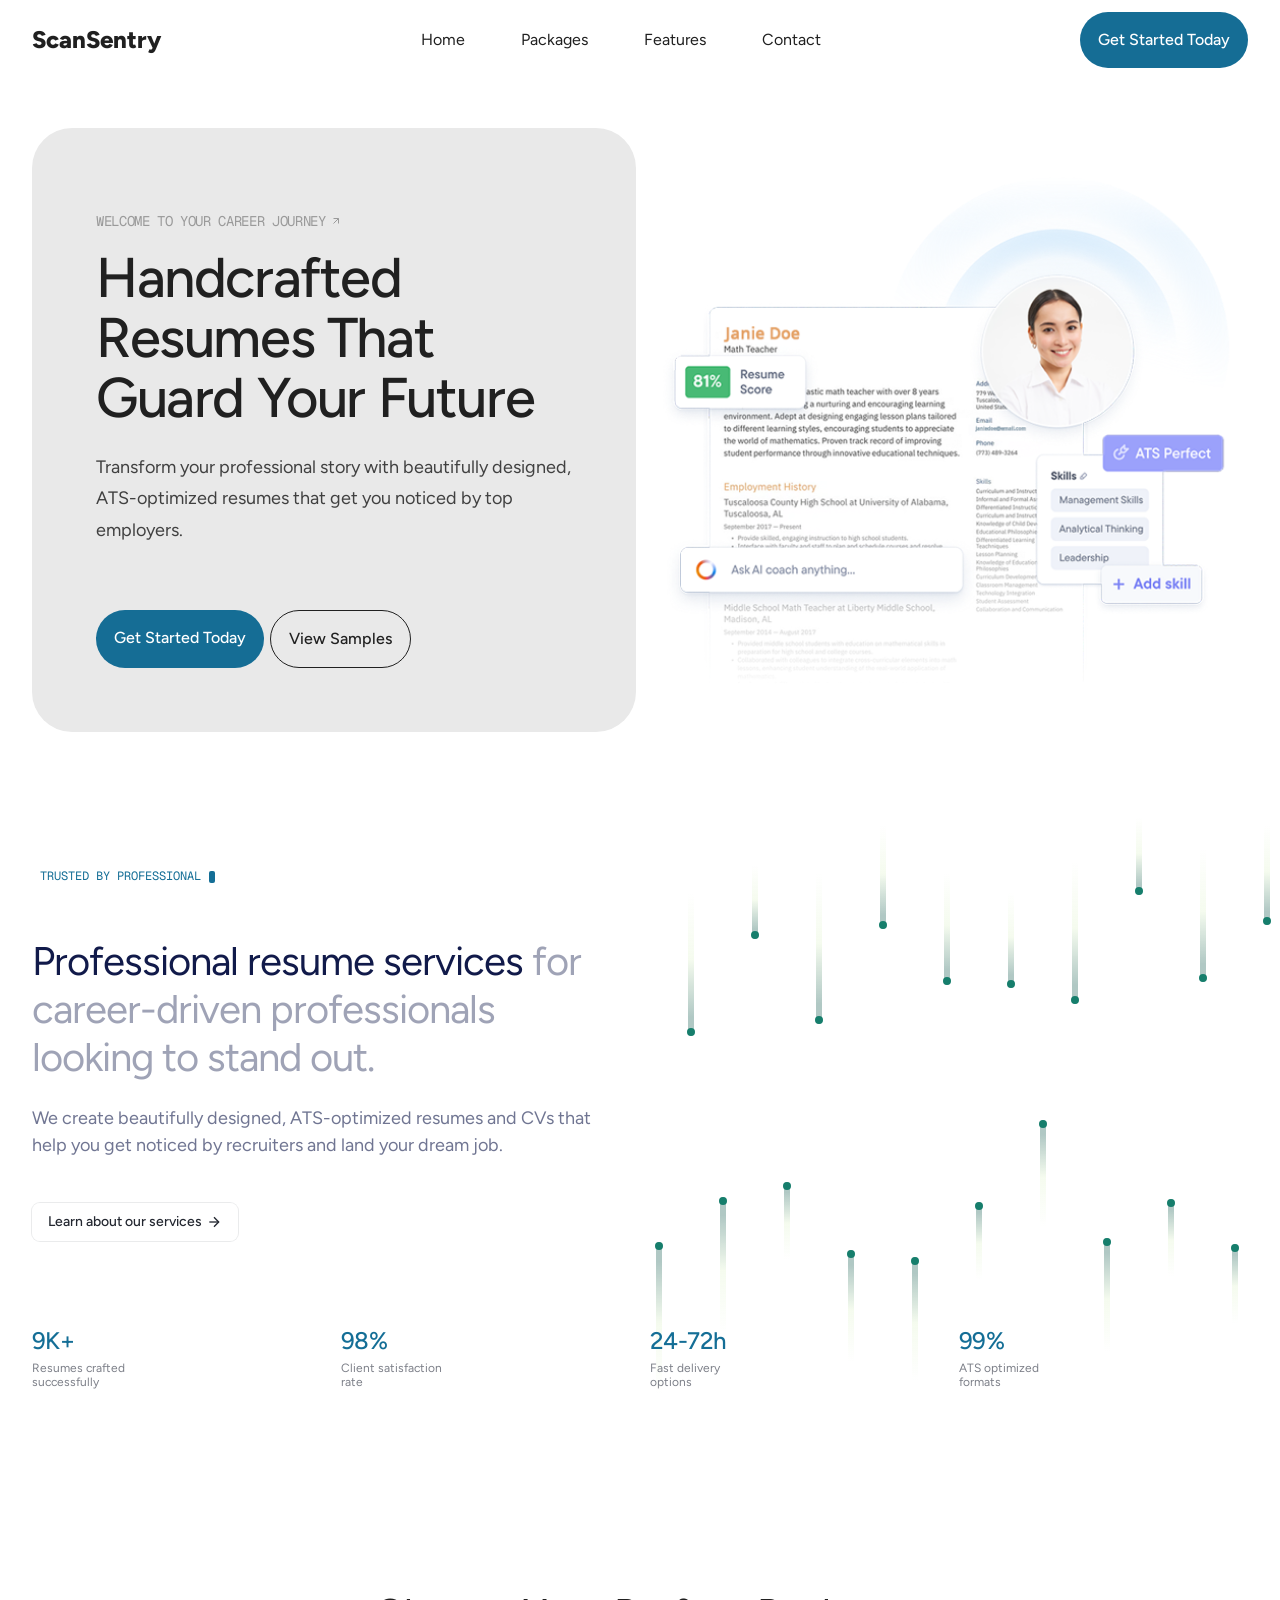
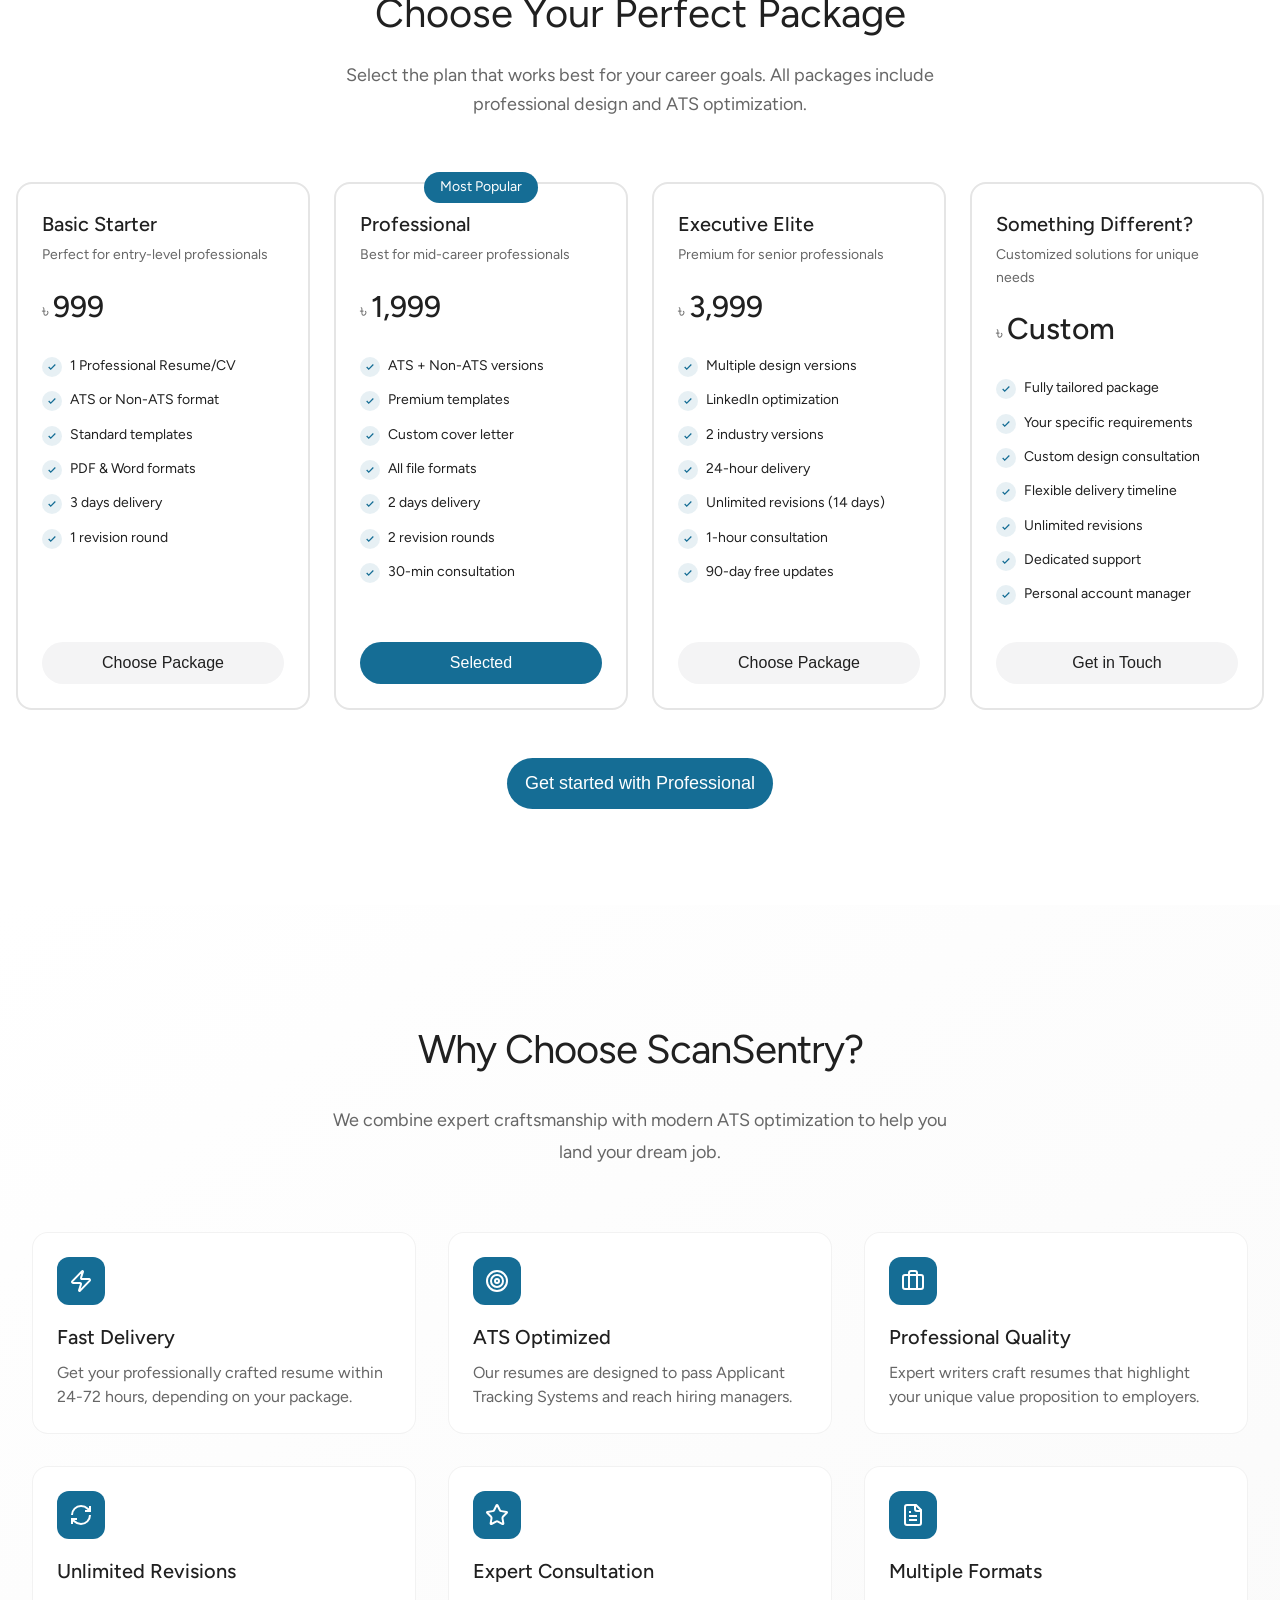
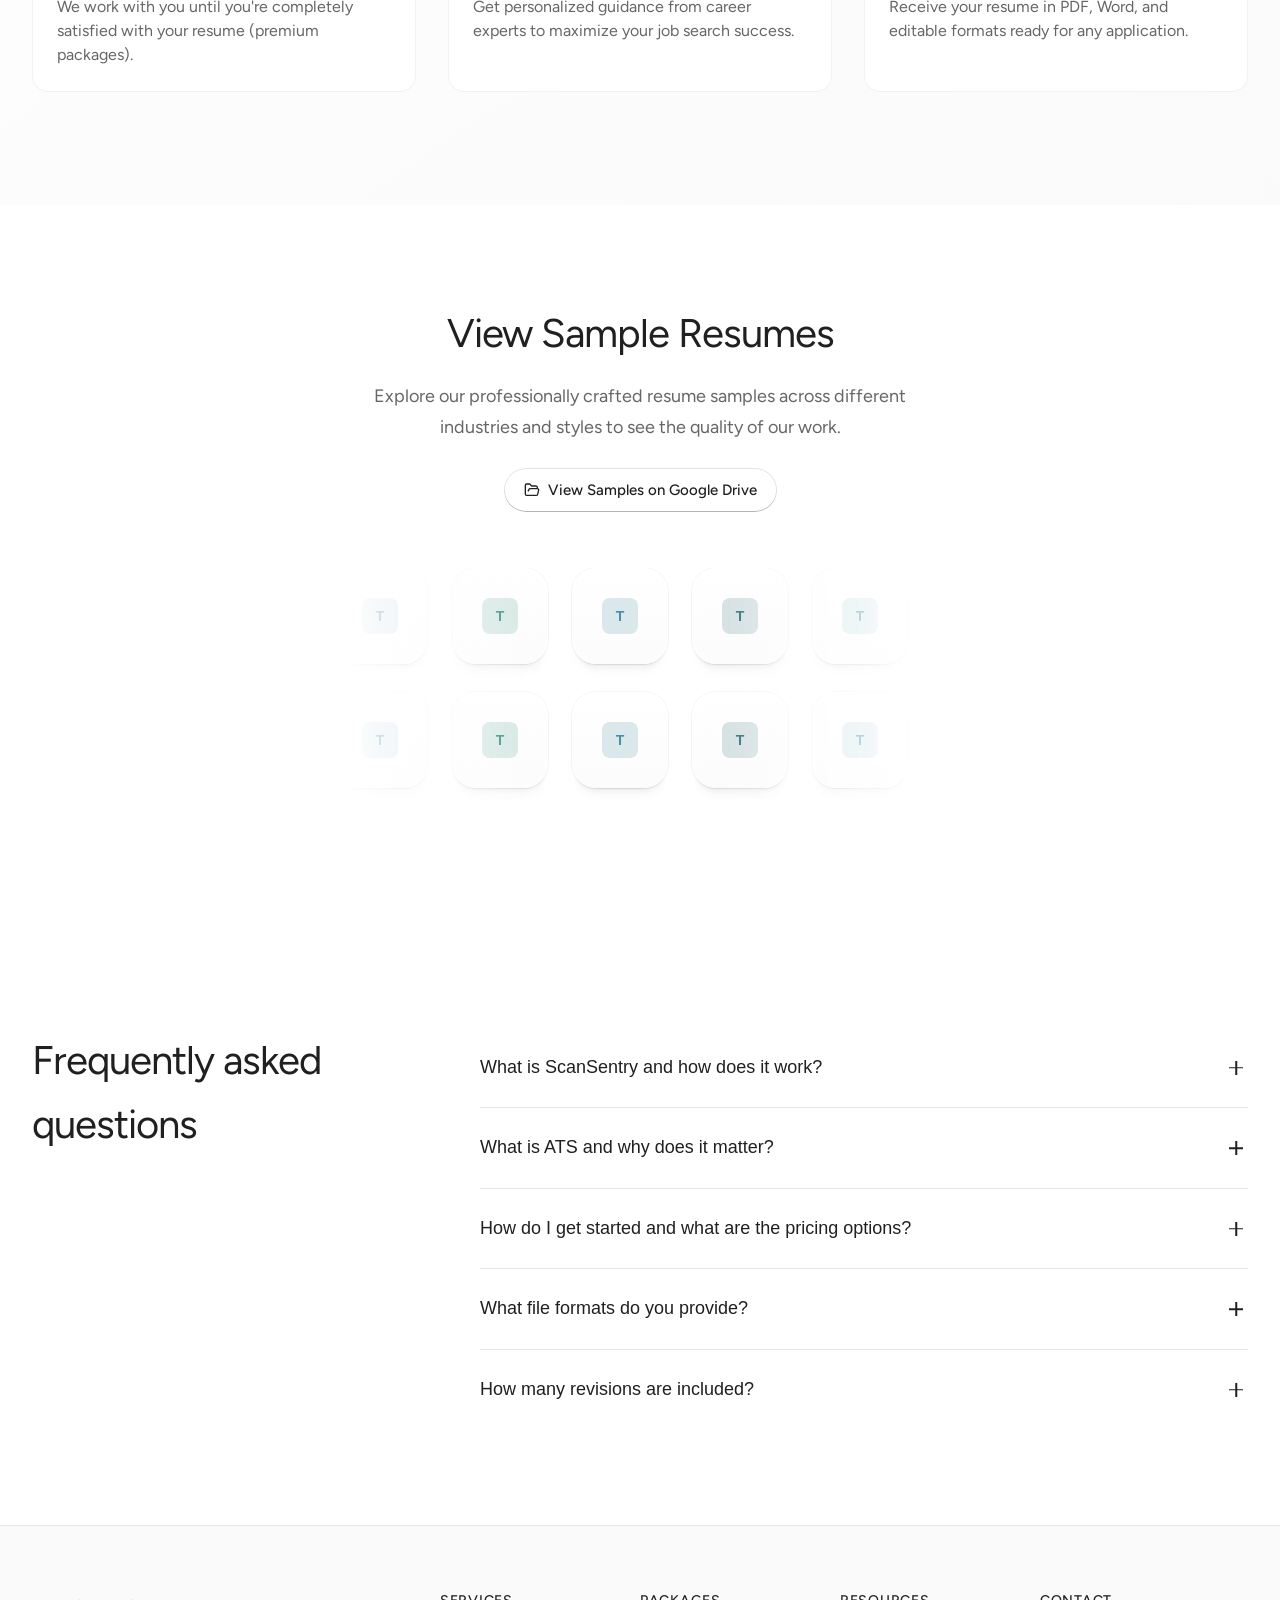
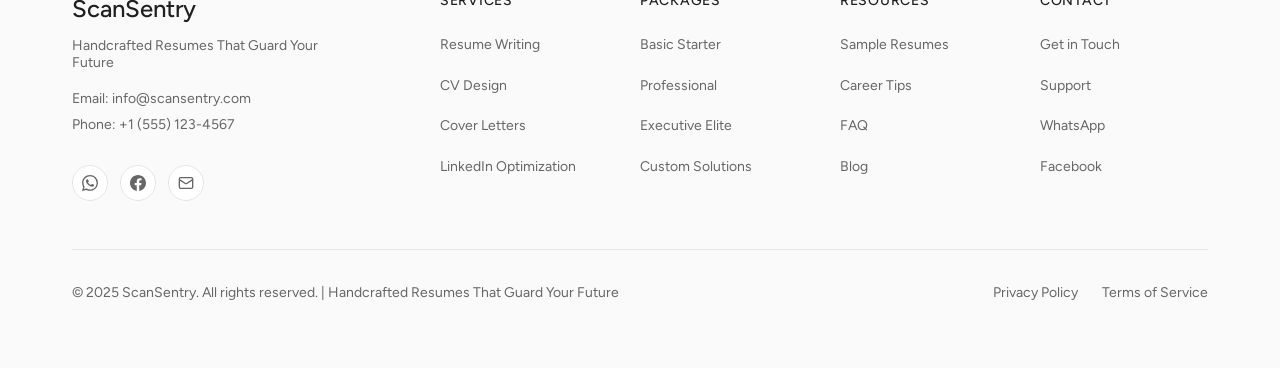
==== commit c64f8bf5: "Add files via upload" ====
--- a/index.html
+++ b/index.html
@@ -3,8 +3,8 @@
 <head>
   <meta charset="UTF-8">
   <meta name="viewport" content="width=device-width, initial-scale=1.0">
-  <title>Trivizy - Professional CV & Resume Builder</title>
-  <meta name="description" content="Crafting Careers, One Resume at a Time. Transform your professional story with beautifully designed, ATS-optimized resumes.">
+  <title>ScanSentry - Professional CV & Resume Builder</title>
+  <meta name="description" content="Handcrafted Resumes That Guard Your Future. Transform your professional story with beautifully designed, ATS-optimized resumes.">
   <link rel="preconnect" href="https://fonts.googleapis.com">
   <link rel="preconnect" href="https://fonts.gstatic.com" crossorigin>
   <link href="https://fonts.googleapis.com/css2?family=Figtree:wght@300;400;500;600;700;800&family=Geist+Mono:wght@400;500&display=swap" rel="stylesheet">
@@ -14,7 +14,7 @@
   <!-- Navigation -->
   <nav class="navbar" id="navbar">
     <div class="nav-container">
-      <a href="#home" class="nav-logo">Trivizy</a>
+      <a href="#home" class="nav-logo">ScanSentry</a>
       
       <div class="nav-links" id="navLinks">
         <a href="#home" class="nav-link">Home</a>
@@ -52,7 +52,7 @@
               <path d="M7 7h10v10"/><path d="M7 17 17 7"/>
             </svg>
           </a>
-          <h1 class="hero-title">Crafting Careers, One Resume at a Time</h1>
+          <h1 class="hero-title">Handcrafted Resumes That Guard Your Future</h1>
           <p class="hero-description">Transform your professional story with beautifully designed, ATS-optimized resumes that get you noticed by top employers.</p>
           <div class="hero-buttons">
             <a href="#packages" class="btn btn-primary">Get Started Today</a>
@@ -62,7 +62,7 @@
         
         <!-- Right Card - Image -->
         <div class="hero-image-card animate-fade-in delay-200">
-          <img src="images/hero.png" alt="Professional Resume Example" class="hero-image">
+          <img src="images/hero_image.png" alt="Professional Resume Example" class="hero-image">
         </div>
       </div>
     </div>
@@ -227,7 +227,7 @@
   <section id="features" class="features-section">
     <div class="features-container">
       <div class="features-header">
-        <h2 class="features-title">Why Choose Trivizy?</h2>
+        <h2 class="features-title">Why Choose ScanSentry?</h2>
         <p class="features-subtitle">We combine expert craftsmanship with modern ATS optimization to help you land your dream job.</p>
       </div>
       
@@ -335,11 +335,11 @@
         <div class="faq-items-col">
           <div class="faq-item" data-index="0">
             <button class="faq-question">
-              <span>What is Trivizy and how does it work?</span>
+              <span>What is ScanSentry and how does it work?</span>
               <span class="faq-icon"></span>
             </button>
             <div class="faq-answer">
-              <p>Trivizy is a professional CV and resume writing service that transforms your career story into beautifully designed, ATS-optimized documents. Simply choose your package, share your professional background, and our expert team crafts a resume that gets you noticed. We deliver within 24-72 hours depending on your selected package.</p>
+              <p>ScanSentry is a professional CV and resume writing service that transforms your career story into beautifully designed, ATS-optimized documents. Simply choose your package, share your professional background, and our expert team crafts a resume that gets you noticed. We deliver within 24-72 hours depending on your selected package.</p>
             </div>
           </div>
           
@@ -393,10 +393,10 @@
       <div class="footer-grid">
         <!-- Brand Column -->
         <div class="footer-brand">
-          <h3 class="footer-logo">Trivizy</h3>
-          <p class="footer-tagline">Crafting Careers, One Resume at a Time</p>
+          <h3 class="footer-logo">ScanSentry</h3>
+          <p class="footer-tagline">Handcrafted Resumes That Guard Your Future</p>
           <div class="footer-contact-info">
-            <p>Email: info@trivizy.com</p>
+            <p>Email: info@scansentry.com</p>
             <p>Phone: +1 (555) 123-4567</p>
           </div>
           <div class="footer-social">
@@ -410,7 +410,7 @@
                 <path d="M24 12.073c0-6.627-5.373-12-12-12s-12 5.373-12 12c0 5.99 4.388 10.954 10.125 11.854v-8.385H7.078v-3.47h3.047V9.43c0-3.007 1.792-4.669 4.533-4.669 1.312 0 2.686.235 2.686.235v2.953H15.83c-1.491 0-1.956.925-1.956 1.874v2.25h3.328l-.532 3.47h-2.796v8.385C19.612 23.027 24 18.062 24 12.073z"/>
               </svg>
             </a>
-            <a href="mailto:info@trivizy.com" class="social-link email" aria-label="Email">
+            <a href="mailto:info@scansentry.com" class="social-link email" aria-label="Email">
               <svg viewBox="0 0 24 24" fill="none" stroke="currentColor" stroke-width="2" width="16" height="16">
                 <rect width="20" height="16" x="2" y="4" rx="2"/>
                 <path d="m22 7-8.97 5.7a1.94 1.94 0 0 1-2.06 0L2 7"/>
@@ -462,7 +462,7 @@
       </div>
       
       <div class="footer-bottom">
-        <p class="copyright">© 2025 Trivizy. All rights reserved. | Crafting Careers, One Resume at a Time</p>
+        <p class="copyright">© 2025 ScanSentry. All rights reserved. | Handcrafted Resumes That Guard Your Future</p>
         <div class="footer-legal">
           <a href="#">Privacy Policy</a>
           <a href="#">Terms of Service</a>
--- a/styles.css
+++ b/styles.css
@@ -994,10 +994,6 @@
   top: 6rem;
 }
 
-.faq-items-col {
-  /* FAQ items container */
-}
-
 .faq-item {
   border-bottom: 1px solid var(--border-color);
 }
@@ -1106,7 +1102,9 @@
 }
 
 .footer-brand {
-  /* Brand column */
+  grid-column: 1 / 2;
+  display: flex;
+  flex-direction: column;
 }
 
 .footer-logo {
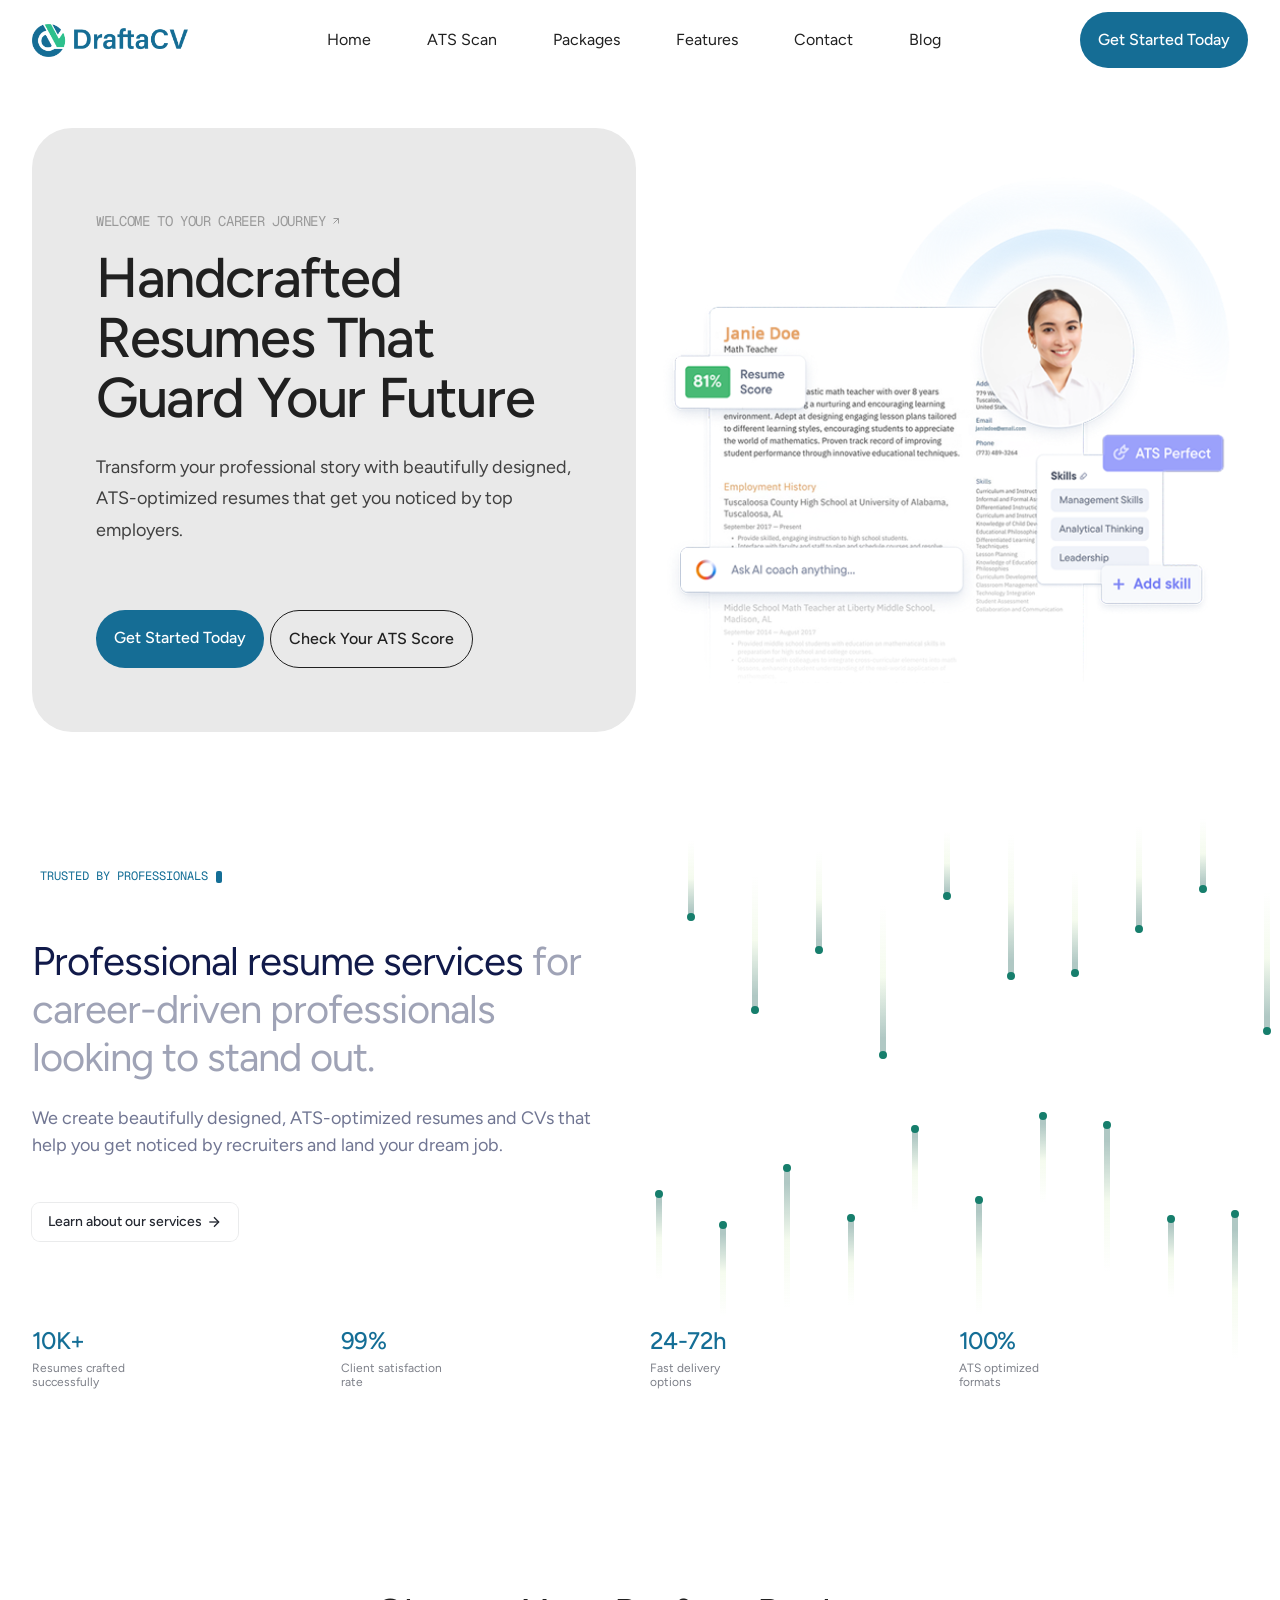
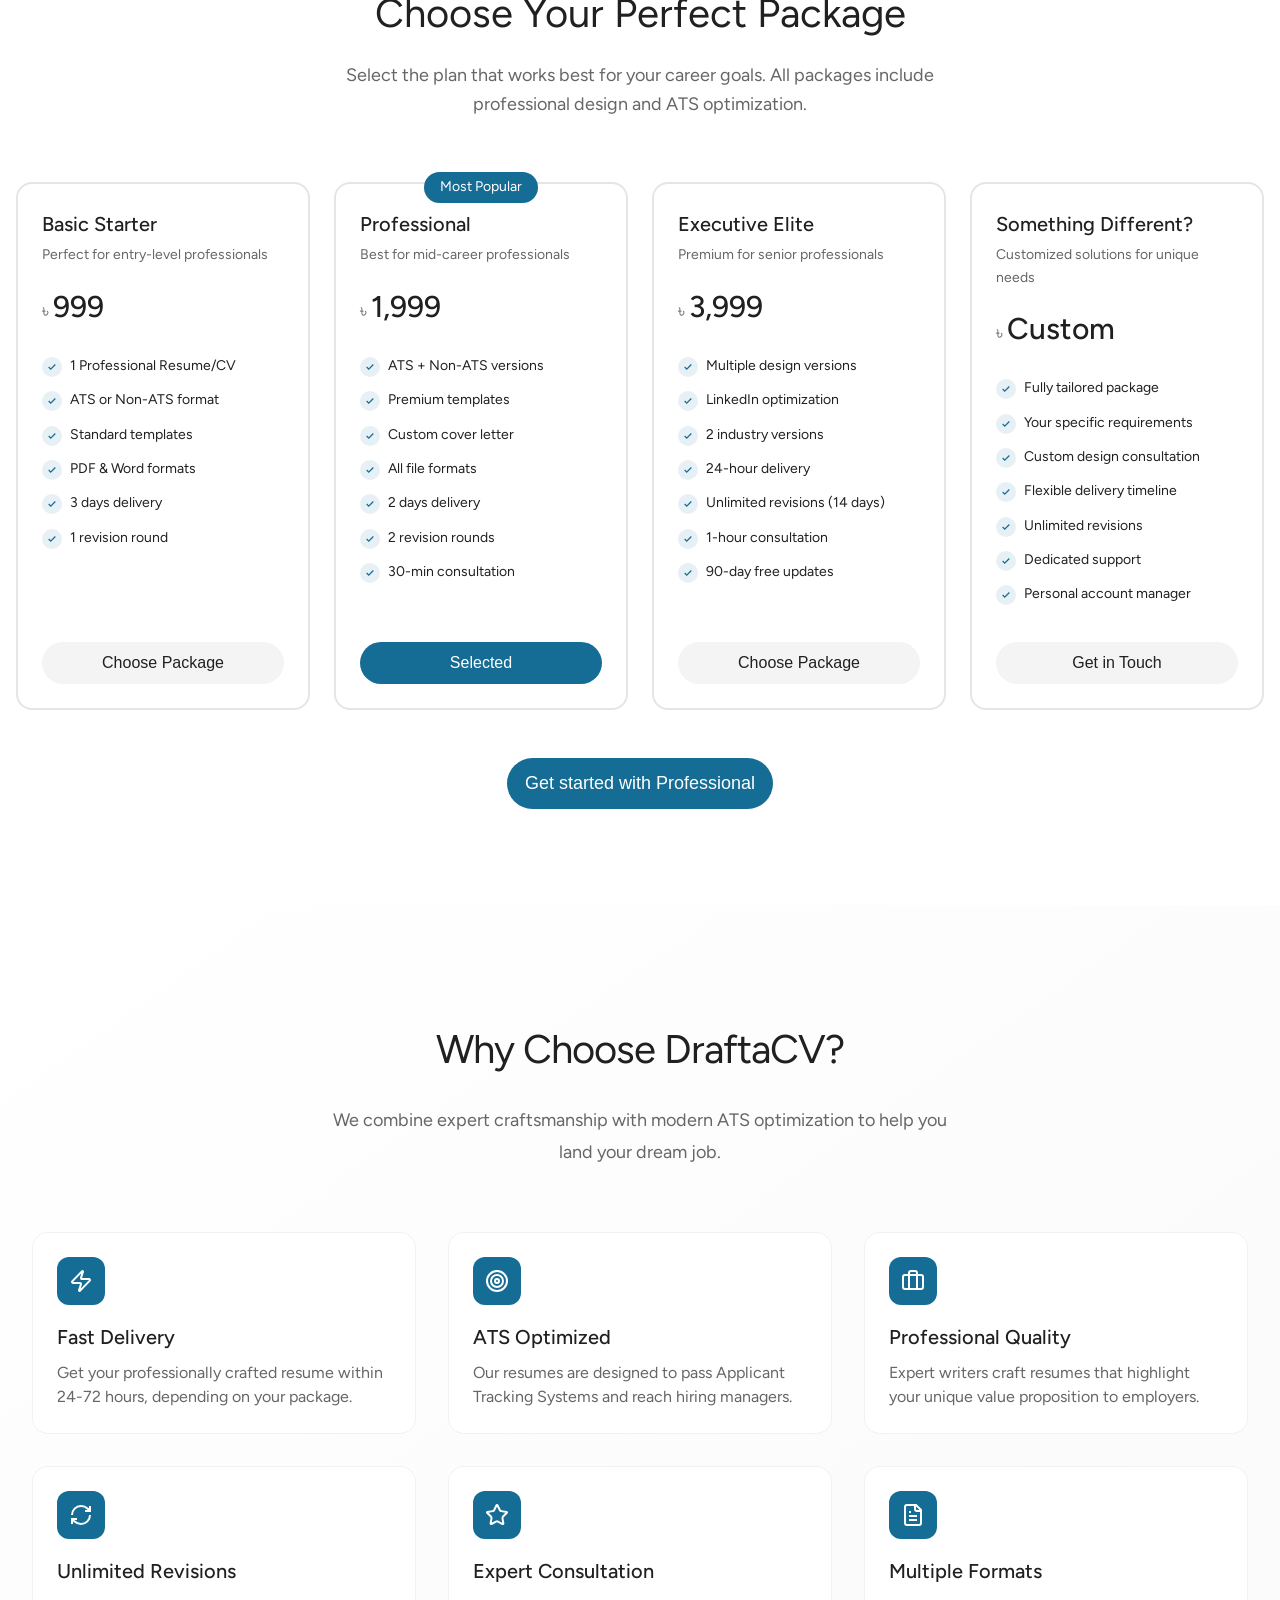
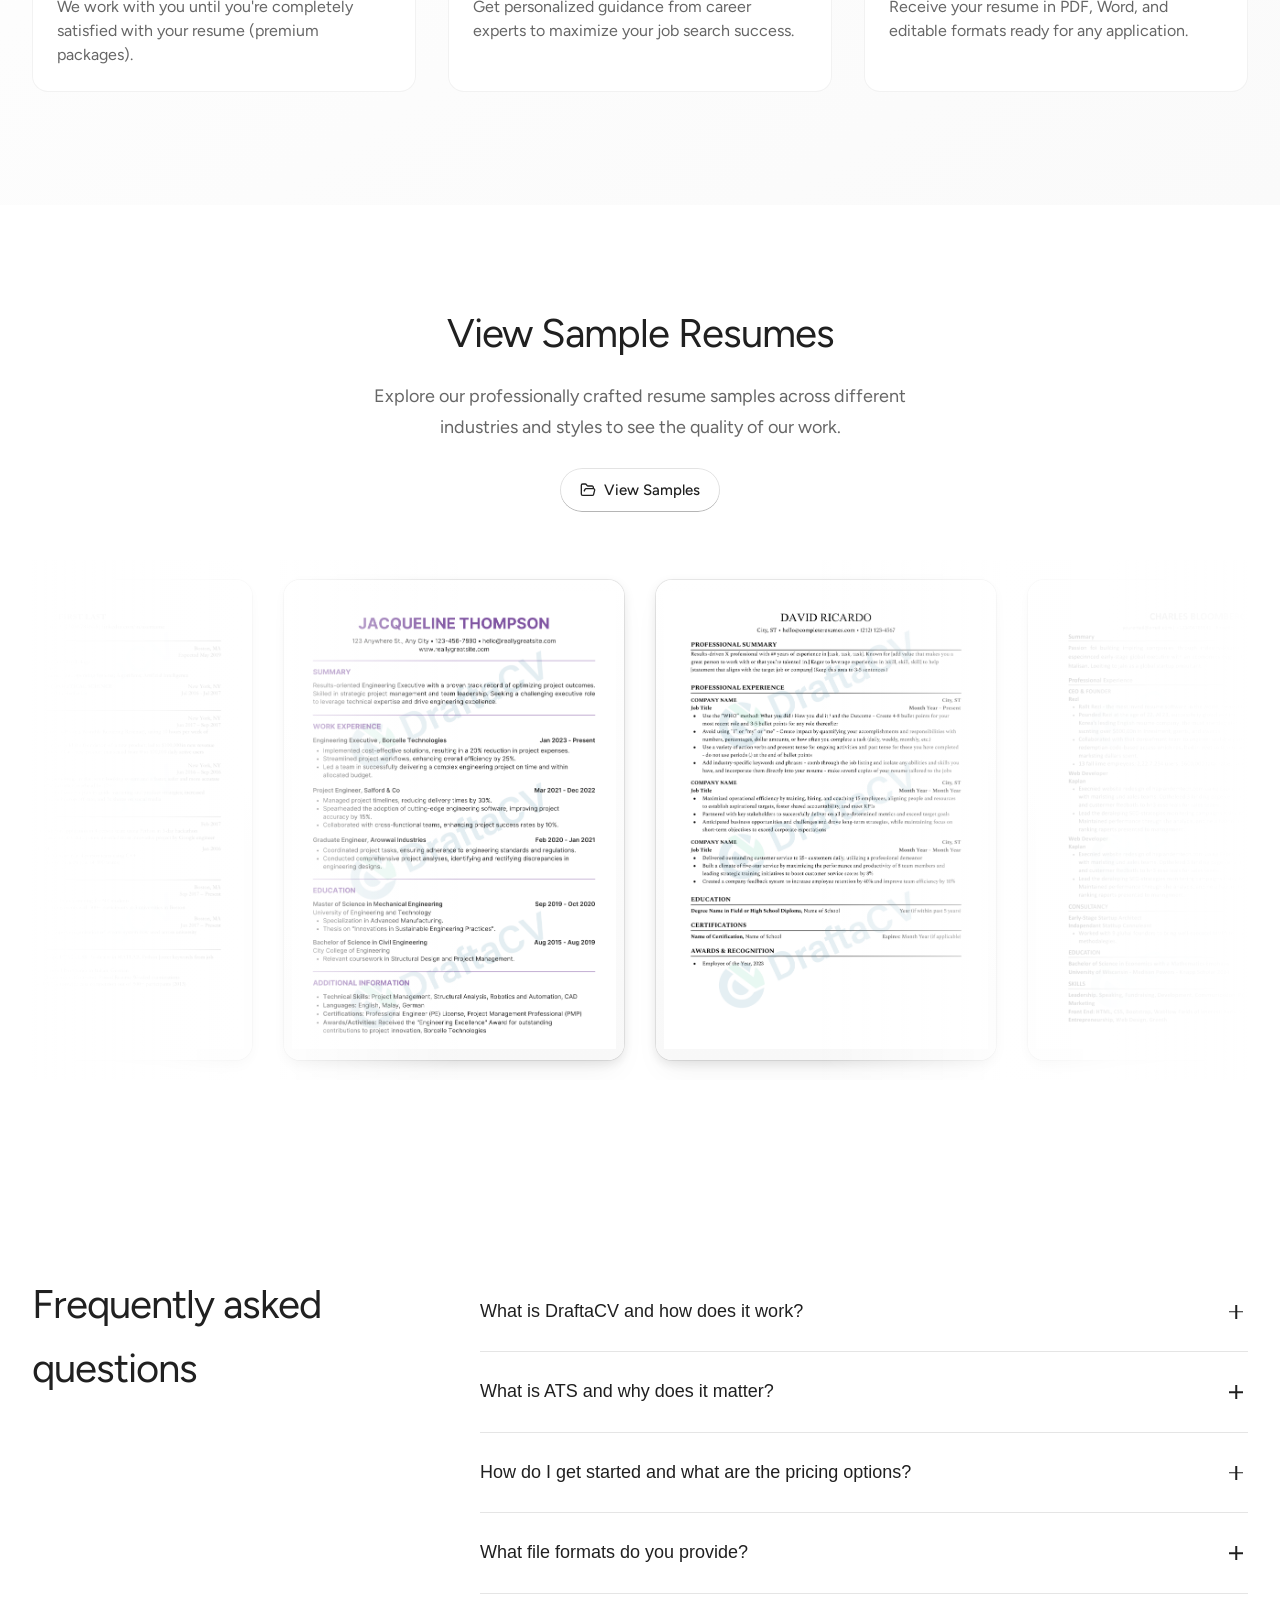
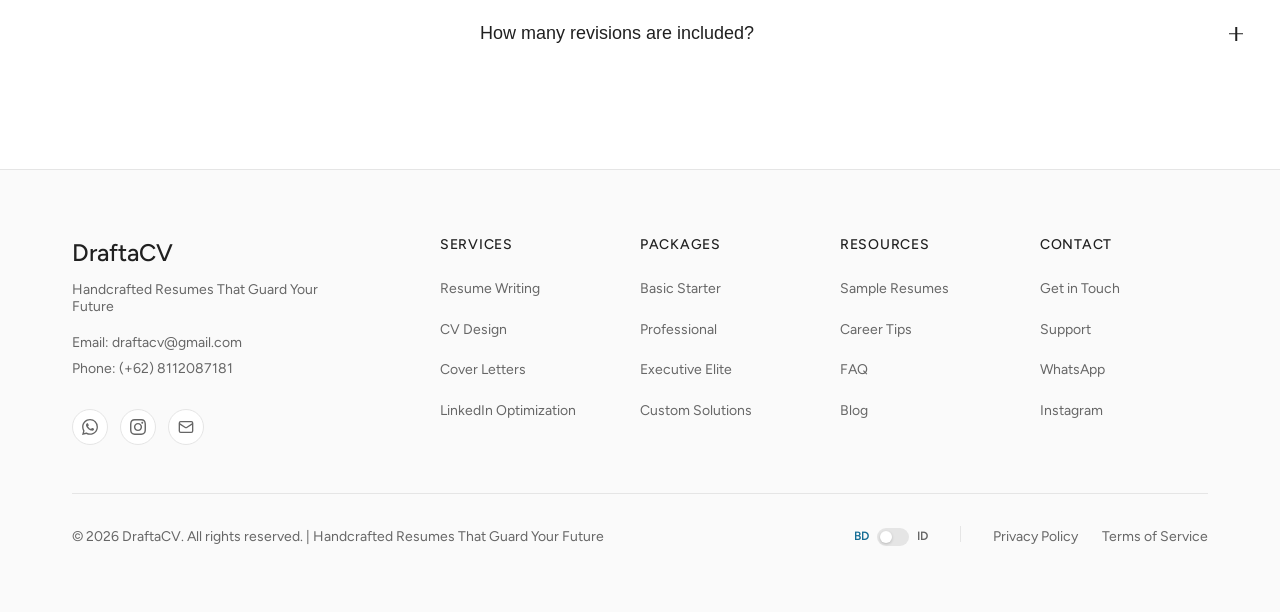
==== commit 8fe1cb22: "Add files via upload" ====
--- a/index.html
+++ b/index.html
@@ -3,24 +3,31 @@
 <head>
   <meta charset="UTF-8">
   <meta name="viewport" content="width=device-width, initial-scale=1.0">
-  <title>ScanSentry - Professional CV & Resume Builder</title>
+  <title>DraftaCV - Professional CV & Resume Builder</title>
+  <link rel="icon" type="image/png" href="images/Asset 6 (2).png">
+  <link rel="shortcut icon" type="image/png" href="images/Asset 6 (2).png">
   <meta name="description" content="Handcrafted Resumes That Guard Your Future. Transform your professional story with beautifully designed, ATS-optimized resumes.">
   <link rel="preconnect" href="https://fonts.googleapis.com">
   <link rel="preconnect" href="https://fonts.gstatic.com" crossorigin>
   <link href="https://fonts.googleapis.com/css2?family=Figtree:wght@300;400;500;600;700;800&family=Geist+Mono:wght@400;500&display=swap" rel="stylesheet">
   <link rel="stylesheet" href="styles.css">
+  <link rel="stylesheet" href="toggle.css">
 </head>
 <body>
   <!-- Navigation -->
-  <nav class="navbar" id="navbar">
-    <div class="nav-container">
-      <a href="#home" class="nav-logo">ScanSentry</a>
+<nav class="navbar" id="navbar">
+  <div class="nav-container">
+    <a href="#home" class="nav-logo">
+      <img src="images/Asset 6.png" href="#home" alt="DraftaCV Logo" class="logo-image">
+    </a>
       
       <div class="nav-links" id="navLinks">
         <a href="#home" class="nav-link">Home</a>
+        <a href="cv-checker.html" class="nav-link active">ATS Scan</a>
         <a href="#packages" class="nav-link">Packages</a>
         <a href="#features" class="nav-link">Features</a>
         <a href="#contact" class="nav-link">Contact</a>
+        <a href="blog.html" class="nav-link">Blog</a>
       </div>
       
       <a href="#packages" class="nav-cta">Get Started Today</a>
@@ -33,9 +40,11 @@
     <!-- Mobile Menu -->
     <div class="mobile-menu" id="mobileMenu">
       <a href="#home" class="mobile-link">Home</a>
+      <a href="cv-checker.html" class="mobile-link">ATS Scan</a>
       <a href="#packages" class="mobile-link">Packages</a>
       <a href="#features" class="mobile-link">Features</a>
       <a href="#contact" class="mobile-link">Contact</a>
+      <a href="blog.html" class="mobile-link">Blog</a>
       <a href="#packages" class="mobile-cta">Get Started Today</a>
     </div>
   </nav>
@@ -56,7 +65,7 @@
           <p class="hero-description">Transform your professional story with beautifully designed, ATS-optimized resumes that get you noticed by top employers.</p>
           <div class="hero-buttons">
             <a href="#packages" class="btn btn-primary">Get Started Today</a>
-            <a href="https://drive.google.com/drive/folders/1Zu9eo7deCJbyG7ysZJjOJ6TfN4ugDUFc?usp=sharing" target="_blank" class="btn btn-secondary">View Samples</a>
+            <a href="cv-checker.html" class="btn btn-secondary">Check Your ATS Score</a>
           </div>
         </div>
         
@@ -218,7 +227,7 @@
       </div>
       
       <div class="pricing-cta">
-        <button class="cta-btn" id="ctaBtn">Get started with Professional</button>
+        <button class="cta-btn" id="ctaBtn" data-plan="professional" onclick="selectPackageAndRedirect('professional')">Get started with Professional</button>
       </div>
     </div>
   </section>
@@ -227,7 +236,7 @@
   <section id="features" class="features-section">
     <div class="features-container">
       <div class="features-header">
-        <h2 class="features-title">Why Choose ScanSentry?</h2>
+        <h2 class="features-title">Why Choose DraftaCV?</h2>
         <p class="features-subtitle">We combine expert craftsmanship with modern ATS optimization to help you land your dream job.</p>
       </div>
       
@@ -311,15 +320,72 @@
           <svg viewBox="0 0 24 24" fill="none" stroke="currentColor" stroke-width="2" width="16" height="16">
             <path d="m6 14 1.5-2.9A2 2 0 0 1 9.24 10H20a2 2 0 0 1 1.94 2.5l-1.54 6a2 2 0 0 1-1.95 1.5H4a2 2 0 0 1-2-2V5a2 2 0 0 1 2-2h3.9a2 2 0 0 1 1.69.9l.81 1.2a2 2 0 0 0 1.67.9H18a2 2 0 0 1 2 2v2"/>
           </svg>
-          View Samples on Google Drive
+          View Samples
         </a>
       </div>
       
       <div class="carousel-wrapper">
         <div class="carousel-fade-left"></div>
         <div class="carousel-fade-right"></div>
-        <div class="carousel-track" id="carouselTop"></div>
-        <div class="carousel-track reverse" id="carouselBottom"></div>
+        <div class="carousel-track" id="carouselTrack">
+          <!-- Image 1 -->
+          <div class="carousel-item">
+            <img src="carousel/image_1.png" alt="Resume Sample 1">
+          </div>
+          <!-- Image 2 -->
+          <div class="carousel-item">
+            <img src="carousel/image_2.png" alt="Resume Sample 2">
+          </div>
+          <!-- Image 3 -->
+          <div class="carousel-item">
+            <img src="carousel/image_3.png" alt="Resume Sample 3">
+          </div>
+          <!-- Image 4 -->
+          <div class="carousel-item">
+            <img src="carousel/image_4.png" alt="Resume Sample 4">
+          </div>
+          <!-- Image 5 -->
+          <div class="carousel-item">
+            <img src="carousel/image_5.png" alt="Resume Sample 5">
+          </div>
+          <!-- Image 6 -->
+          <div class="carousel-item">
+            <img src="carousel/image_6.png" alt="Resume Sample 6">
+          </div>
+          <!-- Image 7 -->
+          <div class="carousel-item">
+            <img src="carousel/image_7.png" alt="Resume Sample 7">
+          </div>
+          <!-- Duplicated for seamless loop -->
+                     <div class="carousel-item">
+            <img src="carousel/image_1.png" alt="Resume Sample 1">
+          </div>
+          <!-- Image 2 -->
+          <div class="carousel-item">
+            <img src="carousel/image_2.png" alt="Resume Sample 2">
+          </div>
+          <!-- Image 3 -->
+          <div class="carousel-item">
+            <img src="carousel/image_3.png" alt="Resume Sample 3">
+          </div>
+          <!-- Image 4 -->
+          <div class="carousel-item">
+            <img src="carousel/image_4.png" alt="Resume Sample 4">
+          </div>
+          <!-- Image 5 -->
+          <div class="carousel-item">
+            <img src="carousel/image_5.png" alt="Resume Sample 5">
+          </div>
+          <!-- Image 6 -->
+          <div class="carousel-item">
+            <img src="carousel/image_6.png" alt="Resume Sample 6">
+          </div>
+          <!-- Image 7 -->
+          <div class="carousel-item">
+            <img src="carousel/image_7.png" alt="Resume Sample 7">
+          </div>
+        </div>
+        
       </div>
     </div>
   </section>
@@ -335,11 +401,11 @@
         <div class="faq-items-col">
           <div class="faq-item" data-index="0">
             <button class="faq-question">
-              <span>What is ScanSentry and how does it work?</span>
+              <span>What is DraftaCV and how does it work?</span>
               <span class="faq-icon"></span>
             </button>
             <div class="faq-answer">
-              <p>ScanSentry is a professional CV and resume writing service that transforms your career story into beautifully designed, ATS-optimized documents. Simply choose your package, share your professional background, and our expert team crafts a resume that gets you noticed. We deliver within 24-72 hours depending on your selected package.</p>
+              <p>DraftaCV is a professional CV and resume writing service that transforms your career story into beautifully designed, ATS-optimized documents. Simply choose your package, share your professional background, and our expert team crafts a resume that gets you noticed. We deliver within 24-72 hours depending on your selected package.</p>
             </div>
           </div>
           
@@ -359,7 +425,7 @@
               <span class="faq-icon"></span>
             </button>
             <div class="faq-answer">
-              <p>Getting started is easy: choose your package (Basic Starter at ৳999, Professional at ৳1,999, or Executive Elite at ৳3,999), submit your information, and we'll begin crafting your resume. All packages include professional design, multiple file formats, and revision rounds. Need something custom? Contact us for a tailored solution.</p>
+              <p class="faq-pricing-text">Getting started is easy: choose your package (Basic Starter at ৳999, Professional at ৳1,999, or Executive Elite at ৳3,999), submit your information, and we'll begin crafting your resume. All packages include professional design, multiple file formats, and revision rounds. Need something custom? Contact us for a tailored solution.</p>
             </div>
           </div>
           
@@ -393,11 +459,11 @@
       <div class="footer-grid">
         <!-- Brand Column -->
         <div class="footer-brand">
-          <h3 class="footer-logo">ScanSentry</h3>
+          <h3 class="footer-logo">DraftaCV</h3>
           <p class="footer-tagline">Handcrafted Resumes That Guard Your Future</p>
           <div class="footer-contact-info">
-            <p>Email: info@scansentry.com</p>
-            <p>Phone: +1 (555) 123-4567</p>
+            <p>Email: draftacv@gmail.com</p>
+            <p>Phone: (+62) 8112087181</p>
           </div>
           <div class="footer-social">
             <a href="https://wa.me/628112087181" target="_blank" class="social-link whatsapp" aria-label="WhatsApp">
@@ -405,12 +471,12 @@
                 <path d="M17.472 14.382c-.297-.149-1.758-.867-2.03-.967-.273-.099-.471-.148-.67.15-.197.297-.767.966-.94 1.164-.173.199-.347.223-.644.075-.297-.15-1.255-.463-2.39-1.475-.883-.788-1.48-1.761-1.653-2.059-.173-.297-.018-.458.13-.606.134-.133.298-.347.446-.52.149-.174.198-.298.298-.497.099-.198.05-.371-.025-.52-.075-.149-.669-1.612-.916-2.207-.242-.579-.487-.5-.669-.51-.173-.008-.371-.01-.57-.01-.198 0-.52.074-.792.372-.272.297-1.04 1.016-1.04 2.479 0 1.462 1.065 2.875 1.213 3.074.149.198 2.096 3.2 5.077 4.487.709.306 1.262.489 1.694.625.712.227 1.36.195 1.871.118.571-.085 1.758-.719 2.006-1.413.248-.694.248-1.289.173-1.413-.074-.124-.272-.198-.57-.347m-5.421 7.403h-.004a9.87 9.87 0 01-5.031-1.378l-.361-.214-3.741.982.998-3.648-.235-.374a9.86 9.86 0 01-1.51-5.26c.001-5.45 4.436-9.884 9.888-9.884 2.64 0 5.122 1.03 6.988 2.898a9.825 9.825 0 012.893 6.994c-.003 5.45-4.437 9.884-9.885 9.884m8.413-18.297A11.815 11.815 0 0012.05 0C5.495 0 .16 5.335.157 11.892c0 2.096.547 4.142 1.588 5.945L.057 24l6.305-1.654a11.882 11.882 0 005.683 1.448h.005c6.554 0 11.89-5.335 11.893-11.893a11.821 11.821 0 00-3.48-8.413z"/>
               </svg>
             </a>
-            <a href="https://facebook.com/tislamkanon" target="_blank" class="social-link facebook" aria-label="Facebook">
+            <a href="https://www.instagram.com/draftacv" target="_blank" class="social-link instagram" aria-label="Instagram">
               <svg fill="currentColor" viewBox="0 0 24 24" width="16" height="16">
-                <path d="M24 12.073c0-6.627-5.373-12-12-12s-12 5.373-12 12c0 5.99 4.388 10.954 10.125 11.854v-8.385H7.078v-3.47h3.047V9.43c0-3.007 1.792-4.669 4.533-4.669 1.312 0 2.686.235 2.686.235v2.953H15.83c-1.491 0-1.956.925-1.956 1.874v2.25h3.328l-.532 3.47h-2.796v8.385C19.612 23.027 24 18.062 24 12.073z"/>
+                <path d="M12 2.163c3.204 0 3.584.012 4.85.07 3.252.148 4.771 1.691 4.919 4.919.058 1.265.069 1.645.069 4.849 0 3.205-.012 3.584-.069 4.849-.149 3.225-1.664 4.771-4.919 4.919-1.266.058-1.644.07-4.85.07-3.204 0-3.584-.012-4.849-.07-3.26-.149-4.771-1.699-4.919-4.92-.058-1.265-.07-1.644-.07-4.849 0-3.204.013-3.583.07-4.849.149-3.227 1.664-4.771 4.919-4.919 1.266-.057 1.645-.069 4.849-.069zm0-2.163c-3.259 0-3.667.014-4.947.072-4.358.2-6.78 2.618-6.98 6.98-.059 1.281-.073 1.689-.073 4.948 0 3.259.014 3.668.072 4.948.2 4.358 2.618 6.78 6.98 6.98 1.281.058 1.689.072 4.948.072 3.259 0 3.668-.014 4.948-.072 4.354-.2 6.782-2.618 6.979-6.98.059-1.28.073-1.689.073-4.948 0-3.259-.014-3.667-.072-4.947-.196-4.354-2.617-6.78-6.979-6.98-1.281-.059-1.69-.073-4.949-.073zm0 5.838c-3.403 0-6.162 2.759-6.162 6.162s2.759 6.163 6.162 6.163 6.162-2.759 6.162-6.163c0-3.403-2.759-6.162-6.162-6.162zm0 10.162c-2.209 0-4-1.79-4-4 0-2.209 1.791-4 4-4s4 1.791 4 4c0 2.21-1.791 4-4 4zm6.406-11.845c-.796 0-1.441.645-1.441 1.44s.645 1.44 1.441 1.44c.795 0 1.439-.645 1.439-1.44s-.644-1.44-1.439-1.44z"/>
               </svg>
             </a>
-            <a href="mailto:info@scansentry.com" class="social-link email" aria-label="Email">
+            <a href="mailto:draftacv@gmail.com" class="social-link email" aria-label="Email">
               <svg viewBox="0 0 24 24" fill="none" stroke="currentColor" stroke-width="2" width="16" height="16">
                 <rect width="20" height="16" x="2" y="4" rx="2"/>
                 <path d="m22 7-8.97 5.7a1.94 1.94 0 0 1-2.06 0L2 7"/>
@@ -444,9 +510,9 @@
           <h4 class="footer-links-title">Resources</h4>
           <ul class="footer-links">
             <li><a href="#samples">Sample Resumes</a></li>
-            <li><a href="#">Career Tips</a></li>
+            <li><a href="blog.html">Career Tips</a></li>
             <li><a href="#faq">FAQ</a></li>
-            <li><a href="#">Blog</a></li>
+            <li><a href="blog.html">Blog</a></li>
           </ul>
         </div>
         
@@ -454,23 +520,37 @@
           <h4 class="footer-links-title">Contact</h4>
           <ul class="footer-links">
             <li><a href="#contact">Get in Touch</a></li>
-            <li><a href="#">Support</a></li>
+            <li><a href="mailto:draftacv@gmail.com">Support</a></li>
             <li><a href="https://wa.me/628112087181" target="_blank">WhatsApp</a></li>
-            <li><a href="https://facebook.com/tislamkanon" target="_blank">Facebook</a></li>
+            <li><a href="https://www.instagram.com/draftacv" target="_blank">Instagram</a></li>
           </ul>
         </div>
       </div>
       
       <div class="footer-bottom">
-        <p class="copyright">© 2025 ScanSentry. All rights reserved. | Handcrafted Resumes That Guard Your Future</p>
+        <p class="copyright">© <span id="year"></span> DraftaCV. All rights reserved. | Handcrafted Resumes That Guard Your Future</p>
+        <script>
+          document.getElementById('year').textContent = new Date().getFullYear();
+        </script>
+          
         <div class="footer-legal">
-          <a href="#">Privacy Policy</a>
-          <a href="#">Terms of Service</a>
+          <div class="country-toggle-container">
+            <span class="country-label country-label-bd active" onclick="switchCountry('BD')">BD</span>
+            <label class="toggle-switch small">
+              <input type="checkbox" id="countryToggle">
+              <span class="toggle-slider"></span>
+            </label>
+            <span class="country-label country-label-id" onclick="switchCountry('ID')">ID</span>
+          </div>
+          <span class="footer-legal-divider"></span>
+          <a href="privacy-policy.html">Privacy Policy</a>
+          <a href="terms-of-service.html">Terms of Service</a>
         </div>
       </div>
     </div>
   </footer>
 
+  <script src="country-detect.js"></script>
   <script src="script.js"></script>
 </body>
 </html>
--- a/styles.css
+++ b/styles.css
@@ -24,6 +24,26 @@
 html {
   scroll-behavior: smooth;
 }
+
+.nav-logo {
+  display: flex;
+  align-items: center;
+  gap: 8px;
+  pointer-events: auto;
+  cursor: pointer;
+}
+
+.logo-image {
+  height: 33px; /* Reduced from 40px */
+  width: auto;
+}
+
+/*.copyright img {
+  height: 20px;
+  vertical-align: middle;
+  margin: 0 5px;
+}
+*/
 
 body {
   font-family: "Figtree", system-ui, sans-serif;
@@ -850,14 +870,17 @@
 }
 
 .samples-container {
-  max-width: 680px;
+  max-width: 100%;
   margin: 0 auto;
   padding: 0 2rem;
 }
 
 .samples-header {
   text-align: center;
-  margin-bottom: 5rem;
+  margin-bottom: 3rem;
+  max-width: 680px;
+  margin-left: auto;
+  margin-right: auto;
 }
 
 .samples-title {
@@ -896,11 +919,14 @@
   box-shadow: 0 4px 12px rgba(0, 0, 0, 0.15);
 }
 
+/* Improved Carousel Styles */
 .carousel-wrapper {
   position: relative;
-  height: 268px;
+  height: 520px;
   overflow: hidden;
-  margin-top: -1.5rem;
+  display: flex;
+  align-items: center;
+  justify-content: center;
 }
 
 .carousel-fade-left,
@@ -908,60 +934,64 @@
   position: absolute;
   top: 0;
   bottom: 0;
-  width: 240px;
+  width: 35%;
   z-index: 10;
   pointer-events: none;
 }
 
 .carousel-fade-left {
   left: 0;
-  background: linear-gradient(90deg, rgb(255, 255, 255), rgba(0, 0, 0, 0));
+  background: linear-gradient(90deg, rgba(255, 255, 255, 1) 0%, rgba(255, 255, 255, 0.95) 30%, rgba(255, 255, 255, 0.7) 60%, rgba(255, 255, 255, 0) 100%);
 }
 
 .carousel-fade-right {
   right: 0;
-  background: linear-gradient(90deg, rgba(0, 0, 0, 0), rgb(255, 255, 255));
+  background: linear-gradient(270deg, rgba(255, 255, 255, 1) 0%, rgba(255, 255, 255, 0.95) 30%, rgba(255, 255, 255, 0.7) 60%, rgba(255, 255, 255, 0) 100%);
 }
 
 .carousel-track {
   display: flex;
-  gap: 1.5rem;
-  position: absolute;
+  gap: 2rem;
   white-space: nowrap;
-  animation: scrollLeft 30s linear infinite;
-}
-
-.carousel-track.reverse {
-  top: 124px;
-  animation: scrollRight 35s linear infinite;
-}
-
-.carousel-track:first-of-type {
-  top: 24px;
+  animation: scrollLeft 40s linear infinite;
+  will-change: transform;
+}
+
+.carousel-track:hover {
+  animation-play-state: paused;
 }
 
 .carousel-item {
-  width: 96px;
-  height: 96px;
-  border-radius: 24px;
-  background: linear-gradient(rgb(255, 255, 255), rgb(252, 252, 252));
+  width: 340px;
+  height: 480px;
+  border-radius: 16px;
+  background: linear-gradient(rgb(255, 255, 255), rgb(248, 248, 248));
   box-shadow:
-    rgba(0, 0, 0, 0.04) 0px 0px 0px 1px, rgba(0, 0, 0, 0.04) 0px 1px 1px 0px, rgba(0, 0, 0, 0.04) 0px 3px 3px -1.4px, rgba(
-      0,
-      0,
-      0,
-      0.04
-    ) 0px 6px 6px -3px, rgba(0, 0, 0, 0.04) 0px 12px 12px -6px;
+    rgba(0, 0, 0, 0.08) 0px 0px 0px 1px,
+    rgba(0, 0, 0, 0.1) 0px 4px 12px 0px,
+    rgba(0, 0, 0, 0.06) 0px 16px 32px -8px;
   display: flex;
   align-items: center;
   justify-content: center;
   flex-shrink: 0;
+  overflow: hidden;
+  transition: transform 0.3s ease, box-shadow 0.3s ease;
+}
+
+.carousel-item:hover {
+  transform: scale(1.02);
+  box-shadow:
+    rgba(0, 0, 0, 0.1) 0px 0px 0px 1px,
+    rgba(0, 0, 0, 0.15) 0px 8px 16px 0px,
+    rgba(0, 0, 0, 0.1) 0px 20px 40px -8px;
 }
 
 .carousel-item img {
-  width: 36px;
-  height: 36px;
+  width: 100%;
+  height: 100%;
   object-fit: contain;
+  object-position: center;
+  padding: 8px;
 }
 
 /* FAQ Section */
@@ -1156,9 +1186,9 @@
   border-color: #25d366;
 }
 
-.social-link.facebook:hover {
-  color: #1877f2;
-  border-color: #1877f2;
+.social-link.instagram:hover {
+  color: #e1306c;
+  border-color: #e1306c;
 }
 
 .social-link.email:hover {
@@ -1326,4 +1356,168 @@
     flex-direction: column;
     text-align: center;
   }
-}
+
+  .carousel-item {
+    width: 280px;
+    height: 400px;
+  }
+
+  .carousel-wrapper {
+    height: 440px;
+  }
+
+  .carousel-fade-left,
+  .carousel-fade-right {
+    width: 25%;
+  }
+}
+
+@media (max-width: 480px) {
+  .carousel-item {
+    width: 220px;
+    height: 320px;
+  }
+
+  .carousel-wrapper {
+    height: 360px;
+  }
+}
+ .legal-page {
+      padding: 140px 24px 80px;
+      background: var(--bg-white);
+    }
+    .legal-container {
+      max-width: 800px;
+      margin: 0 auto;
+    }
+    .legal-header {
+      margin-bottom: 3rem;
+      text-align: center;
+    }
+    .legal-title {
+      font-size: clamp(28px, 4vw, 40px);
+      font-weight: 700;
+      color: var(--text-dark);
+      margin-bottom: 1rem;
+    }
+    .legal-updated {
+      font-size: 0.875rem;
+      color: var(--text-muted);
+    }
+    .legal-content {
+      line-height: 1.8;
+    }
+    .legal-content h2 {
+      font-size: 1.5rem;
+      font-weight: 600;
+      color: var(--text-dark);
+      margin: 2.5rem 0 1rem;
+    }
+    .legal-content h3 {
+      font-size: 1.125rem;
+      font-weight: 600;
+      color: var(--text-dark);
+      margin: 1.5rem 0 0.75rem;
+    }
+    .legal-content p {
+      margin-bottom: 1rem;
+      color: var(--text-muted);
+    }
+    .legal-content ul {
+      margin: 1rem 0 1.5rem 1.5rem;
+      color: var(--text-muted);
+    }
+    .legal-content li {
+      margin-bottom: 0.5rem;
+    }
+    .legal-content a {
+      color: var(--primary);
+      text-decoration: none;
+    }
+    .legal-content a:hover {
+      text-decoration: underline;
+    }
+    .legal-back {
+      display: inline-flex;
+      align-items: center;
+      gap: 0.5rem;
+      margin-bottom: 2rem;
+      color: var(--primary);
+      text-decoration: none;
+      font-weight: 500;
+      transition: opacity 0.2s;
+    }
+    .legal-back:hover {
+      opacity: 0.8;
+    }
+     .legal-page {
+      padding: 140px 24px 80px;
+      background: var(--bg-white);
+    }
+    .legal-container {
+      max-width: 800px;
+      margin: 0 auto;
+    }
+    .legal-header {
+      margin-bottom: 3rem;
+      text-align: center;
+    }
+    .legal-title {
+      font-size: clamp(28px, 4vw, 40px);
+      font-weight: 700;
+      color: var(--text-dark);
+      margin-bottom: 1rem;
+    }
+    .legal-updated {
+      font-size: 0.875rem;
+      color: var(--text-muted);
+    }
+    .legal-content {
+      line-height: 1.8;
+    }
+    .legal-content h2 {
+      font-size: 1.5rem;
+      font-weight: 600;
+      color: var(--text-dark);
+      margin: 2.5rem 0 1rem;
+    }
+    .legal-content h3 {
+      font-size: 1.125rem;
+      font-weight: 600;
+      color: var(--text-dark);
+      margin: 1.5rem 0 0.75rem;
+    }
+    .legal-content p {
+      margin-bottom: 1rem;
+      color: var(--text-muted);
+    }
+    .legal-content ul, .legal-content ol {
+      margin: 1rem 0 1.5rem 1.5rem;
+      color: var(--text-muted);
+    }
+    .legal-content li {
+      margin-bottom: 0.5rem;
+    }
+    .legal-content a {
+      color: var(--primary);
+      text-decoration: none;
+    }
+    .legal-content a:hover {
+      text-decoration: underline;
+    }
+    .legal-back {
+      display: inline-flex;
+      align-items: center;
+      gap: 0.5rem;
+      margin-bottom: 2rem;
+      color: var(--primary);
+      text-decoration: none;
+      font-weight: 500;
+      transition: opacity 0.2s;
+    }
+    .legal-back:hover {
+      opacity: 0.8;
+    }
+    .legal-content strong {
+      color: var(--text-dark);
+    }
--- a/toggle.css
+++ b/toggle.css
@@ -0,0 +1,91 @@
+/* Toggle Switch Styles */
+/* Country Toggle in Footer */
+
+.country-toggle-container {
+  display: inline-flex;
+  align-items: center;
+  gap: 0.5rem;
+}
+
+.country-label {
+  font-size: 0.75rem;
+  font-weight: 600;
+  color: var(--text-muted);
+  cursor: pointer;
+  transition: color 0.2s;
+}
+
+.country-label.active {
+  color: var(--primary);
+}
+
+.country-label:hover {
+  color: var(--primary);
+}
+
+.toggle-switch {
+  position: relative;
+  display: inline-block;
+  width: 40px;
+  height: 22px;
+}
+
+.toggle-switch.small {
+  width: 32px;
+  height: 18px;
+}
+
+.toggle-switch input {
+  opacity: 0;
+  width: 0;
+  height: 0;
+}
+
+.toggle-slider {
+  position: absolute;
+  cursor: pointer;
+  top: 0;
+  left: 0;
+  right: 0;
+  bottom: 0;
+  background-color: var(--border-color);
+  transition: 0.3s;
+  border-radius: 22px;
+}
+
+.toggle-slider:before {
+  position: absolute;
+  content: "";
+  height: 16px;
+  width: 16px;
+  left: 3px;
+  bottom: 3px;
+  background-color: white;
+  transition: 0.3s;
+  border-radius: 50%;
+  box-shadow: 0 1px 3px rgba(0, 0, 0, 0.2);
+}
+
+.toggle-switch.small .toggle-slider:before {
+  height: 12px;
+  width: 12px;
+}
+
+.toggle-switch input:checked + .toggle-slider {
+  background-color: var(--primary);
+}
+
+.toggle-switch input:checked + .toggle-slider:before {
+  transform: translateX(18px);
+}
+
+.toggle-switch.small input:checked + .toggle-slider:before {
+  transform: translateX(14px);
+}
+
+.footer-legal-divider {
+  width: 1px;
+  height: 16px;
+  background: var(--border-color);
+  margin: 0 0.5rem;
+}
